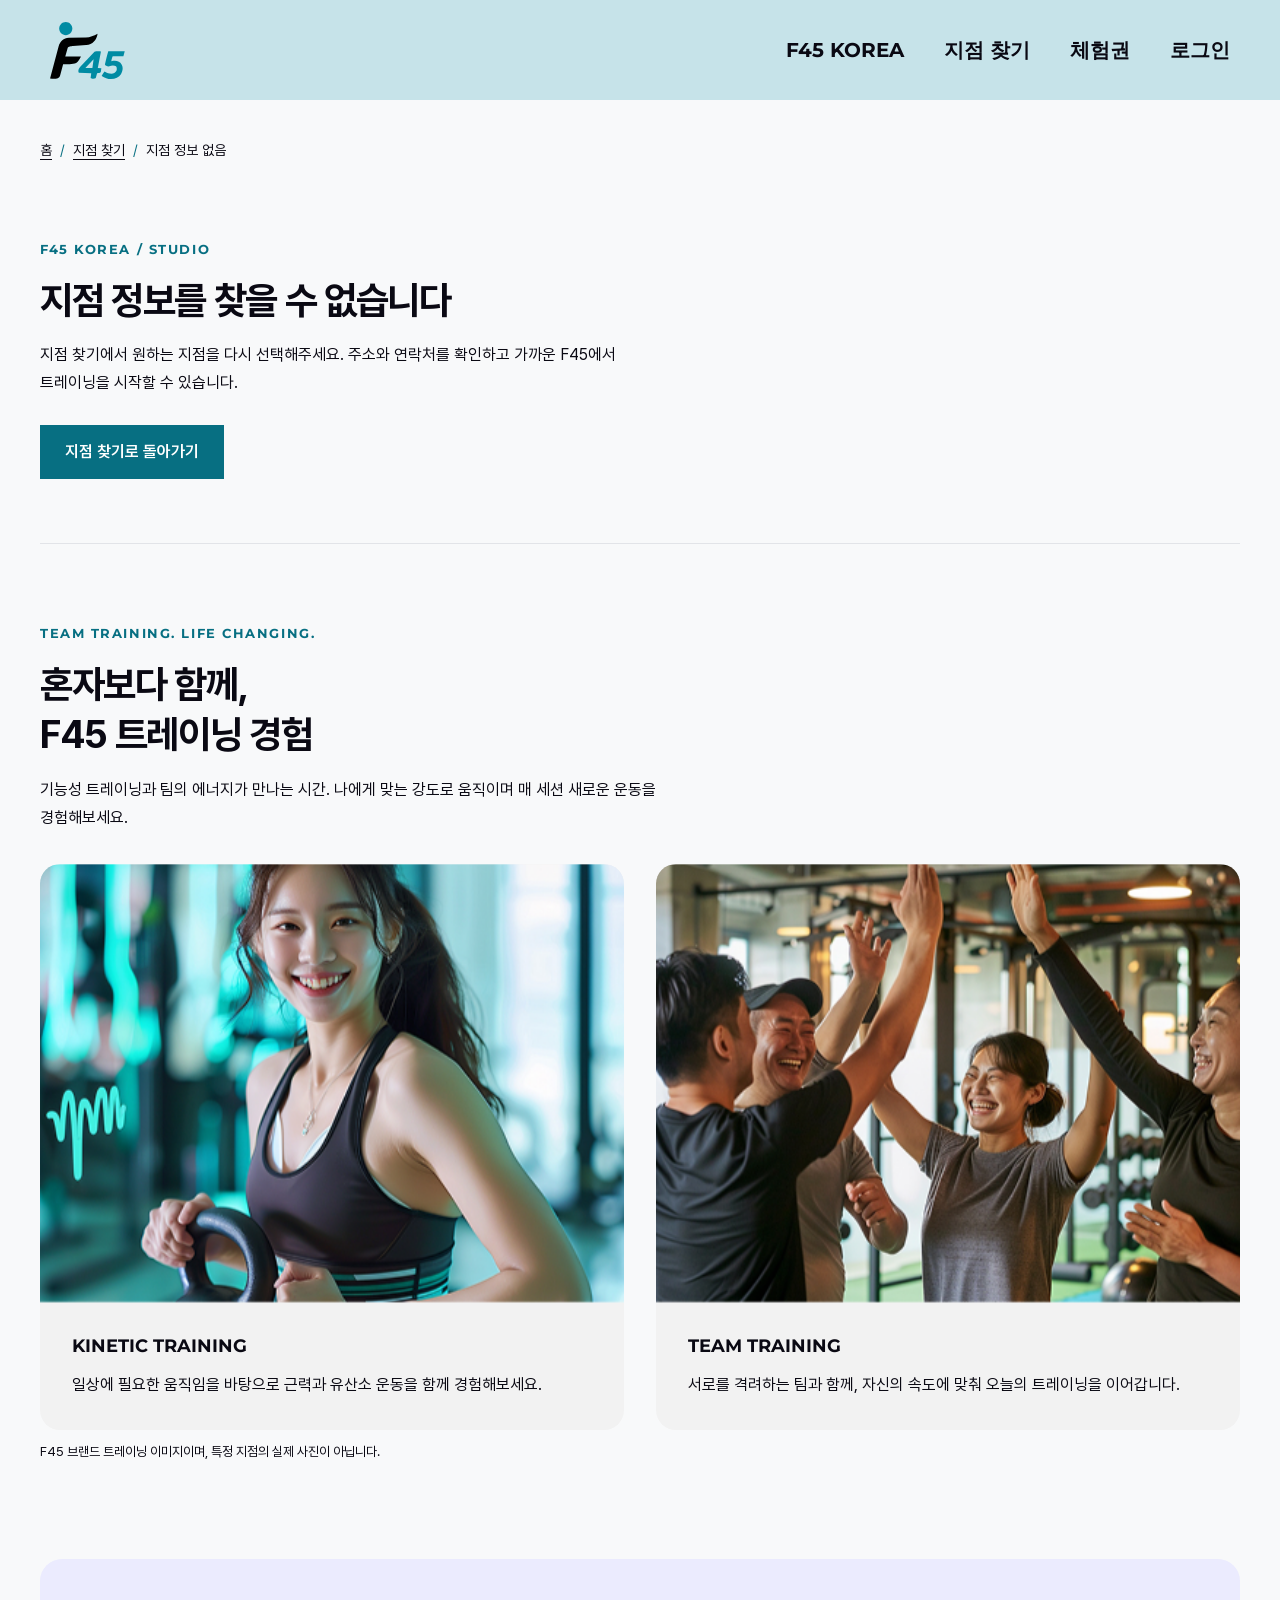
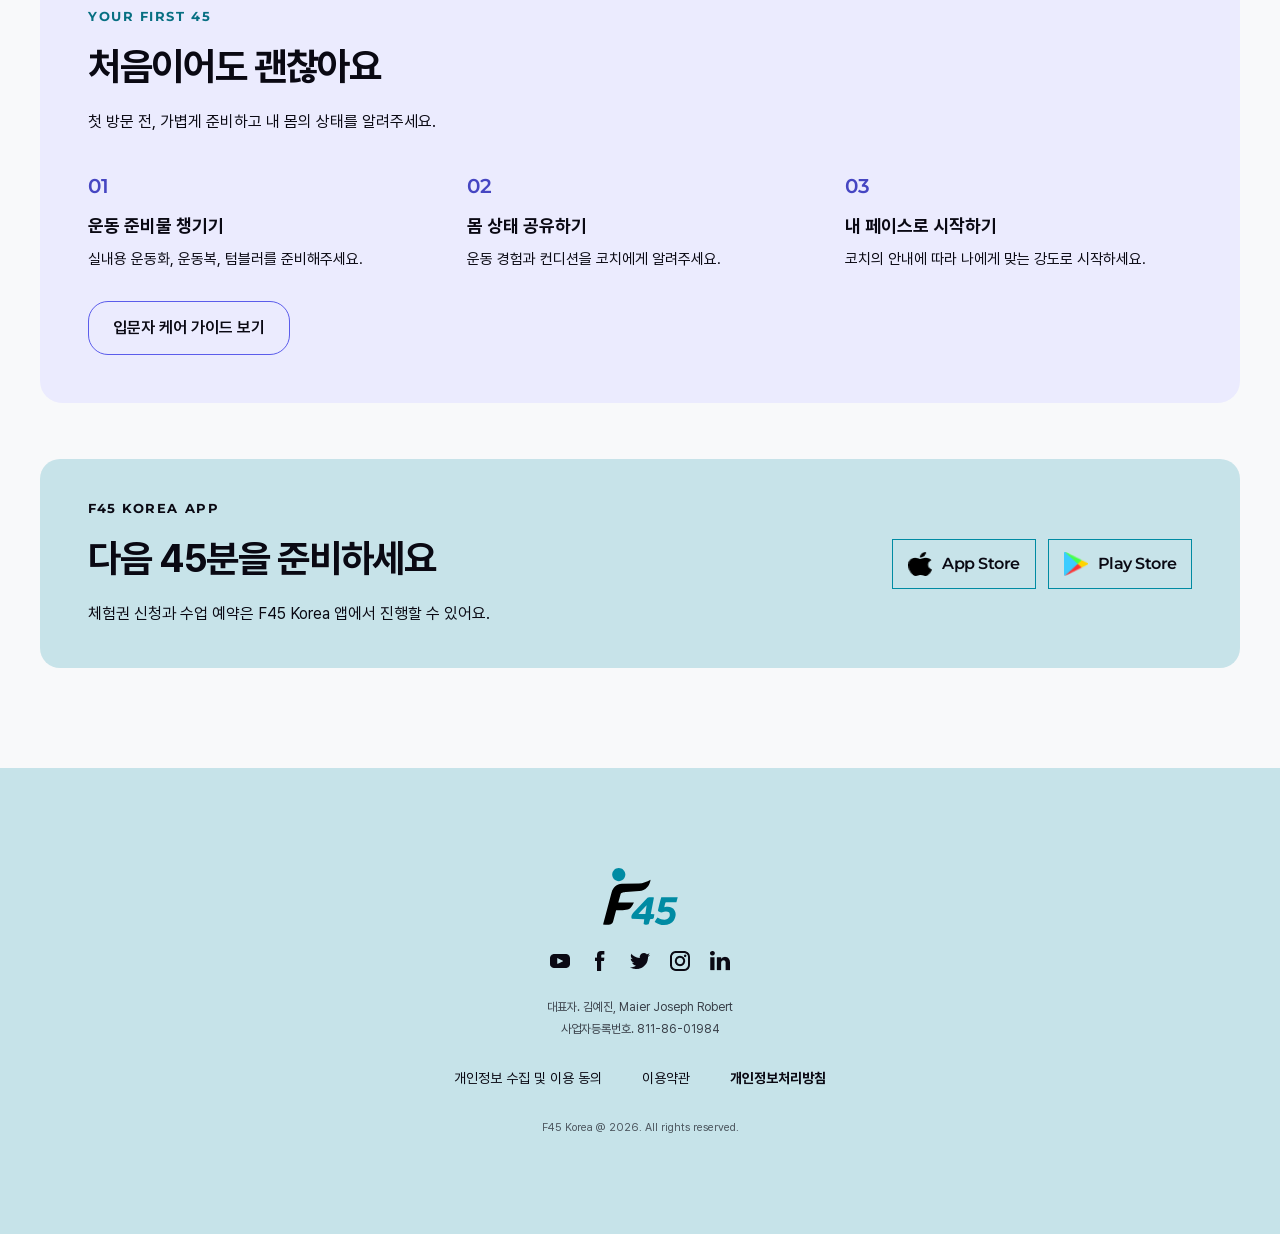
==== pages/detail.html @ b3b5bd82 "feat: complete F45 auth branch detail and interactions" ====
<!DOCTYPE html>
<html lang="ko">
<head>
  <meta charset="UTF-8" />
  <meta name="viewport" content="width=device-width, initial-scale=1.0" />
  <title>지점 정보 없음 | F45 Korea</title>
  <meta name="description" content="F45 Korea 지점 찾기에서 가까운 지점의 주소와 연락처를 확인하세요." />
  <meta name="robots" content="noindex, follow" />
  <meta name="theme-color" content="#f6c84f" />
  <link rel="icon" type="image/svg+xml" href="../favicon/favicon.svg" />
  <link rel="icon" href="../favicon/favicon.ico" sizes="48x48" />
  <link rel="icon" type="image/png" sizes="16x16" href="../favicon/favicon-16.png" />
  <link rel="icon" type="image/png" sizes="32x32" href="../favicon/favicon-32.png" />
  <link rel="apple-touch-icon" href="../favicon/apple-touch-icon.png" />
  <link rel="manifest" href="../favicon/site.webmanifest" />
  <link rel="stylesheet" href="../css/style.css" />
  <link rel="stylesheet" href="../css/common.css" />
  <link rel="stylesheet" href="../css/pages.css" />
</head>
<body class="sub_page detail_page">
  <!-- Shared header -->
<a class="skip_link" href="#main_content">본문 바로가기</a>
<header class="header" id="header">
  <a class="logo" href="../index.html" aria-label="F45 Korea 홈">
    <img src="../assets/icons/logo.svg" alt="F45 Korea" width="75" height="57" />
    <span class="logo_mobile_text" aria-hidden="true">F45 Korea</span>
  </a>
  <nav class="nav" aria-label="주 메뉴">
    <a class="nav_link" href="../index.html#story">F45 KOREA</a>
    <a class="nav_link" href="../index.html#locator">지점 찾기</a>
    <a class="nav_link" href="../index.html#guide">체험권</a>
    <a class="nav_link" href="./login.html" data-auth-guest>로그인</a>
    <div class="auth_user" data-auth-user hidden><span class="auth_name" data-auth-name></span><button class="nav_link" type="button" data-auth-logout>로그아웃</button></div>
    <button type="button" class="menu_toggle" data-menu-toggle aria-controls="mobile_menu" aria-expanded="false" aria-label="메뉴 열기"><img src="../assets/icons/ham.png" alt="" /></button>
  </nav>
</header>
<div class="menu_overlay" data-menu-overlay hidden></div>
<nav class="mobile_menu" id="mobile_menu" data-mobile-menu aria-label="모바일 메뉴" hidden>
  <a class="nav_link" href="../index.html#story">F45 KOREA</a>
  <a class="nav_link" href="../index.html#locator">지점 찾기</a>
  <a class="nav_link" href="../index.html#guide">체험권</a>
  <a class="nav_link" href="./login.html" data-auth-guest>로그인</a>
  <div class="auth_user" data-auth-user hidden><span class="auth_name" data-auth-name></span><button class="nav_link" type="button" data-auth-logout>로그아웃</button></div>
</nav>
<p class="sr_only" data-auth-status role="status" aria-live="polite"></p>
  <!-- End shared header -->

  <main class="detail_main" id="main_content" tabindex="-1">
    <div class="detail_wrap">
      <nav class="detail_breadcrumb" aria-label="현재 위치">
        <ol>
          <li><a href="../index.html">홈</a></li>
          <li><a href="../index.html#locator">지점 찾기</a></li>
          <li aria-current="page" data-branch-breadcrumb>지점 안내</li>
        </ol>
      </nav>

      <noscript>
        <p class="detail_noscript">지점별 상세 정보를 표시하려면 JavaScript가 필요합니다. <a href="../index.html#locator">홈의 지점 찾기</a>에서 6개 지점의 주소와 전화번호를 확인할 수 있습니다.</p>
      </noscript>

      <section class="detail_unavailable" id="branch_unavailable" aria-labelledby="branch_unavailable_title">
        <p class="detail_eyebrow">F45 KOREA / STUDIO</p>
        <h1 class="detail_heading" id="branch_unavailable_title">지점 정보를 찾을 수 없습니다</h1>
        <p class="detail_copy">지점 찾기에서 원하는 지점을 다시 선택해주세요. 주소와 연락처를 확인하고 가까운 F45에서 트레이닝을 시작할 수 있습니다.</p>
        <div class="detail_actions">
          <a class="detail_primary" href="../index.html#locator">지점 찾기로 돌아가기</a>
        </div>
      </section>

      <div id="branch_content" hidden>
        <section class="detail_hero" aria-labelledby="branch_title">
          <div class="detail_hero_content">
            <p class="detail_eyebrow">F45 KOREA / STUDIO</p>
            <h1 class="detail_title" id="branch_title" data-branch-name>F45 지점</h1>
            <p class="detail_intro">함께 움직이는 45분.<br />새로운 변화를 이곳에서 시작하세요.</p>
            <dl class="detail_contact">
              <div><dt>주소</dt><dd data-branch-address></dd></div>
              <div><dt>전화</dt><dd><a data-branch-tel><span data-branch-phone></span></a></dd></div>
            </dl>
            <div class="detail_actions">
              <button class="detail_primary" id="detail_trial_cta" type="button" data-modal-target="trial_modal" data-magnetic><span class="magnetic_label">이 지점에서 체험 시작하기</span></button>
              <a class="detail_secondary" data-branch-tel>전화 걸기</a>
            </div>
          </div>
          <figure class="detail_hero_media">
            <img class="detail_hero_image" src="../assets/images/hero_frame_03_wide.jpg" alt="F45 트레이닝 이미지" width="1536" height="1200" fetchpriority="high" data-media-entrance />
            <figcaption class="detail_caption">F45 트레이닝 이미지 · 특정 지점의 실제 내부 사진이 아닙니다.</figcaption>
          </figure>
        </section>

        <section class="detail_section detail_location" aria-labelledby="detail_location_title">
          <div>
            <p class="detail_eyebrow">FIND YOUR STUDIO</p>
            <h2 class="detail_heading" id="detail_location_title" data-reveal>방문할 지점을 확인하세요</h2>
            <p class="detail_location_address" data-branch-address></p>
            <p class="detail_copy">방문 전 주소를 확인하고, 체험 수업에 대한 자세한 사항은 지점에 문의해주세요.</p>
            <div class="detail_actions"><a class="detail_secondary" href="../index.html#locator">다른 지점도 찾아보기</a></div>
          </div>
          <figure class="detail_map">
            <img src="../assets/images/map.jpg" alt="F45 서울 일부 지점이 표시된 참고 지도" width="940" height="627" loading="lazy" />
            <figcaption class="detail_caption">F45 지점 안내 참고 이미지입니다. 선택한 지점의 위치를 표시한 지도는 아닙니다.</figcaption>
          </figure>
        </section>
      </div>

      <section class="detail_section" aria-labelledby="detail_training_title">
        <p class="detail_eyebrow">TEAM TRAINING. LIFE CHANGING.</p>
        <h2 class="detail_heading" id="detail_training_title" data-reveal>혼자보다 함께,<br />F45 트레이닝 경험</h2>
        <p class="detail_copy">기능성 트레이닝과 팀의 에너지가 만나는 시간. 나에게 맞는 강도로 움직이며 매 세션 새로운 운동을 경험해보세요.</p>
        <div class="detail_training_grid">
          <article class="detail_training_card" data-spotlight>
            <img src="../assets/images/intro_k.jpg" alt="F45 트레이닝 이미지" width="400" height="400" loading="lazy" data-media-entrance />
            <div class="detail_training_text">
              <h3>KINETIC TRAINING</h3>
              <p>일상에 필요한 움직임을 바탕으로 근력과 유산소 운동을 함께 경험해보세요.</p>
            </div>
          </article>
          <article class="detail_training_card" data-spotlight>
            <img src="../assets/images/intro_r.jpg" alt="F45 트레이닝 이미지" width="400" height="400" loading="lazy" data-media-entrance />
            <div class="detail_training_text">
              <h3>TEAM TRAINING</h3>
              <p>서로를 격려하는 팀과 함께, 자신의 속도에 맞춰 오늘의 트레이닝을 이어갑니다.</p>
            </div>
          </article>
        </div>
        <p class="detail_caption">F45 브랜드 트레이닝 이미지이며, 특정 지점의 실제 사진이 아닙니다.</p>
      </section>

      <section class="detail_visit" aria-labelledby="detail_visit_title">
        <p class="detail_eyebrow">YOUR FIRST 45</p>
        <h2 class="detail_heading" id="detail_visit_title" data-reveal>처음이어도 괜찮아요</h2>
        <p class="detail_copy">첫 방문 전, 가볍게 준비하고 내 몸의 상태를 알려주세요.</p>
        <ol class="detail_visit_list">
          <li><span class="detail_visit_number" aria-hidden="true">01</span><div><h3>운동 준비물 챙기기</h3><p>실내용 운동화, 운동복, 텀블러를 준비해주세요.</p></div></li>
          <li><span class="detail_visit_number" aria-hidden="true">02</span><div><h3>몸 상태 공유하기</h3><p>운동 경험과 컨디션을 코치에게 알려주세요.</p></div></li>
          <li><span class="detail_visit_number" aria-hidden="true">03</span><div><h3>내 페이스로 시작하기</h3><p>코치의 안내에 따라 나에게 맞는 강도로 시작하세요.</p></div></li>
        </ol>
        <div class="detail_actions"><a class="detail_secondary" href="../index.html#guide">입문자 케어 가이드 보기</a></div>
      </section>

      <section class="detail_app" aria-labelledby="detail_app_title">
        <div>
          <p class="detail_eyebrow">F45 KOREA APP</p>
          <h2 class="detail_heading" id="detail_app_title" data-reveal>다음 45분을 준비하세요</h2>
          <p class="detail_copy">체험권 신청과 수업 예약은 F45 Korea 앱에서 진행할 수 있어요.</p>
        </div>
        <div class="detail_store_buttons">
          <a class="trial_store_btn" href="https://apps.apple.com/kr/app/f45-korea-new/id6751717648" target="_blank" rel="noopener noreferrer">
            <img src="../assets/icons/apple.png" alt="" width="24" height="24" /><span>App Store</span><span class="sr_only">새 탭</span>
          </a>
          <a class="trial_store_btn" href="https://play.google.com/store/apps/details?id=ie.zappy.fennec.fskorea&amp;hl=ko" target="_blank" rel="noopener noreferrer">
            <img src="../assets/icons/playstore.png" alt="" width="24" height="24" /><span>Play Store</span><span class="sr_only">새 탭</span>
          </a>
        </div>
      </section>
    </div>
  </main>

  <!-- Shared footer -->
<footer class="footer" id="footer">
    <div class="footer_logo">
      <img src="../assets/icons/logo.svg" alt="F45 Korea">
      <span class="footer_logo_mobile_text" aria-hidden="true">F45 KOREA</span>
    </div>
    <div class="footer_social">
      <span><img src="../assets/icons/utube.png" alt="유튜브" /></span>
      <span><img src="../assets/icons/facebook.png" alt="페이스북" /></span>
      <span><img src="../assets/icons/twitter.png" alt="트위터" /></span>
      <span><img src="../assets/icons/instagram.png" alt="인스타그램" /></span>
      <span><img src="../assets/icons/in.png" alt="링크드인" /></span>
    </div>
    <p class="footer_company">
      대표자. 김예진, Maier Joseph Robert<br />
      사업자등록번호. 811-86-01984
    </p>
    <div class="footer_links">
      <span>개인정보 수집 및 이용 동의</span>
      <span>이용약관</span>
      <span class="is_bold">개인정보처리방침</span>
    </div>
    <p class="footer_copyright">F45 Korea @ 2026. All rights reserved.</p>
  </footer>
  <!-- End shared footer -->

  <!-- Shared trial modal -->
<div class="modal_overlay" id="trial_modal" role="dialog" aria-modal="true" aria-labelledby="trial_modal_title" hidden>
    <div class="modal_card">
      <button type="button" class="modal_close" id="trial_modal_close" aria-label="닫기">
        <span aria-hidden="true">&times;</span>
      </button>
      <p class="modal_eyebrow">체험권 신청</p>
      <h2 class="modal_title" id="trial_modal_title">체험권은 앱에서<br />1분이면 신청 완료</h2>
      <p class="modal_desc">F45 Korea 앱을 설치하고<br />가까운 지점에서 체험 수업을 예약해보세요.</p>
      <div class="modal_store_buttons">
        <a class="trial_store_btn" href="https://apps.apple.com/kr/app/f45-korea-new/id6751717648" target="_blank" rel="noopener noreferrer">
          <img src="../assets/icons/apple.png" alt="" />
          <span>App Store</span>
        </a>
        <a class="trial_store_btn" href="https://play.google.com/store/apps/details?id=ie.zappy.fennec.fskorea&hl=ko" target="_blank" rel="noopener noreferrer">
          <img src="../assets/icons/playstore.png" alt="" />
          <span>Play Store</span>
        </a>
      </div>
    </div>
  </div>
  <!-- End shared trial modal -->

  <script src="https://cdnjs.cloudflare.com/ajax/libs/gsap/3.12.5/gsap.min.js"></script>
  <script src="../js/storage.js"></script>
  <script src="../js/auth.js"></script>
  <script src="../js/branch_data.js"></script>
  <script src="../js/branch_detail.js"></script>
  <script src="../js/modal.js"></script>
  <script src="../js/interactions.js"></script>
</body>
</html>
---- css/style.css ----
* {
  margin: 0;
  padding: 0;
  box-sizing: border-box;
}

@font-face {
  font-family: "Pretendard";
  src: url("../assets/fonts/Pretendard-1.3.9 (2)/web/static/woff2/Pretendard-Regular.woff2") format("woff2");
  font-weight: 400;
  font-style: normal;
  font-display: swap;
}

@font-face {
  font-family: "Pretendard";
  src: url("../assets/fonts/Pretendard-1.3.9 (2)/web/static/woff2/Pretendard-Medium.woff2") format("woff2");
  font-weight: 500;
  font-style: normal;
  font-display: swap;
}

@font-face {
  font-family: "Pretendard";
  src: url("../assets/fonts/Pretendard-1.3.9 (2)/web/static/woff2/Pretendard-SemiBold.woff2") format("woff2");
  font-weight: 600;
  font-style: normal;
  font-display: swap;
}

@font-face {
  font-family: "Pretendard";
  src: url("../assets/fonts/Pretendard-1.3.9 (2)/web/static/woff2/Pretendard-Bold.woff2") format("woff2");
  font-weight: 700;
  font-style: normal;
  font-display: swap;
}

@font-face {
  font-family: "Montserrat";
  src: url("../assets/fonts/Montserrat/static/Montserrat-Regular.ttf") format("truetype");
  font-weight: 400;
  font-style: normal;
  font-display: swap;
}

@font-face {
  font-family: "Montserrat";
  src: url("../assets/fonts/Montserrat/static/Montserrat-Medium.ttf") format("truetype");
  font-weight: 500;
  font-style: normal;
  font-display: swap;
}

@font-face {
  font-family: "Montserrat";
  src: url("../assets/fonts/Montserrat/static/Montserrat-SemiBold.ttf") format("truetype");
  font-weight: 600;
  font-style: normal;
  font-display: swap;
}

@font-face {
  font-family: "Montserrat";
  src: url("../assets/fonts/Montserrat/static/Montserrat-Bold.ttf") format("truetype");
  font-weight: 700;
  font-style: normal;
  font-display: swap;
}

:root {
  --color-bg: #f8f9fa;
  --color-text: #0a0913;
  --color-teal: #008ba3;
  --color-teal-dark: #076f82;
  --color-teal-20: rgba(0, 139, 163, 0.2);
  --color-teal-45: rgba(0, 139, 163, 0.45);
  --color-lavender: #5b5ceb;
  --color-lavender-dark: #4646c2;
  --color-lavender-05: rgba(91, 92, 235, 0.05);
  --color-lavender-50: rgba(91, 92, 235, 0.5);
  --color-lavender-65: rgba(91, 92, 235, 0.65);
  --color-lavender-75: rgba(91, 92, 235, 0.75);
  --color-lavender-85: rgba(91, 92, 235, 0.85);
  --color-lavender-90: rgba(91, 92, 235, 0.9);
  --color-lavender-selected-bg: #ebebfe;
  --color-surface: #f2f2f2;
  --color-indicator: #ddd;
  --color-line: #e2e4e8;
  --font-title: "Montserrat", sans-serif;
  --font-body: "Pretendard", "Noto Sans KR", -apple-system, BlinkMacSystemFont, "Segoe UI", sans-serif;
  --radius-outline: 20px;
  --radius-img-korea: 20px;
  --radius-phase: 50px;
  --radius-guide: 22px;
  --radius-phone: 43px;
  --shadow-dropdown: 0 4px 6.2px rgba(102, 102, 102, 0.2);
  --content-width: 1440px;
}

html,
body {
  font-family: var(--font-body);
  color: var(--color-text);
  background: var(--color-bg);
  width: 100%;
}

body {
  /* .phase_grid가 오른쪽으로 넘치는 풀블리드 카드 행을 다시 쓰기 위한 안전장치 —
     100vw는 세로 스크롤바 폭까지 포함해 실제 보이는 너비보다 살짝 넓게 계산되는
     문제가 있는데(이전에 가로 스크롤바 버그의 원인이었음), body에서 그 1px 안팎의
     오차를 잘라내 페이지 자체에는 가로 스크롤바가 생기지 않도록 함 */
  overflow-x: hidden;
}

html {
  /* 헤더가 position:sticky(100px 높이)라 앵커 이동 시 섹션 상단이 헤더 뒤로
     가려지는 것을 방지 — 헤더 높이만큼 스크롤 목표 지점에 여유를 둠 */
  scroll-padding-top: 100px;
  /* 네비 클릭 시 순간 이동 대신 부드럽게 스크롤되도록 */
  scroll-behavior: smooth;
}

a {
  color: inherit;
  text-decoration: none;
}

img {
  display: block;
  max-width: 100%;
}

button {
  font-family: inherit;
  cursor: pointer;
}

button:disabled {
  cursor: not-allowed;
  opacity: 0.45;
}

:focus-visible {
  outline: 2px solid var(--color-lavender);
  outline-offset: 2px;
}

@media (prefers-reduced-motion: reduce) {
  * {
    animation-duration: 0.01ms !important;
    animation-iteration-count: 1 !important;
    transition-duration: 0.01ms !important;
  }

  html {
    scroll-behavior: auto;
  }

}

.wrap {
  max-width: var(--content-width);
  margin: 0 auto;
  padding: 0 40px;
}

.sr_only {
  position: absolute;
  width: 1px;
  height: 1px;
  padding: 0;
  margin: -1px;
  overflow: hidden;
  clip: rect(0, 0, 0, 0);
  white-space: nowrap;
  border: 0;
}

/* ---------- Header ---------- */
.header {
  position: sticky;
  top: 0;
  z-index: 50;
  display: flex;
  align-items: center;
  justify-content: space-between;
  height: 100px;
  padding: 0 40px;
  background: #C6E3E9;
}

.logo {
  padding: 10px;
}

.logo img {
  width: 75px;
  height: 57px;
}

.logo_mobile_text,
.footer_logo_mobile_text {
  display: none;
}

.nav {
  display: flex;
  align-items: center;
  gap: 20px;
}

.nav_link {
  padding: 10px;
  border: none;
  background: transparent;
  font-family: var(--font-title);
  font-weight: 700;
  font-size: 20px;
  color: var(--color-text);
  border-radius: 4px;
}

.nav_link:hover {
  color: var(--color-teal);
}

.menu_toggle {
  display: flex;
  align-items: center;
  justify-content: center;
  width: 40px;
  height: 40px;
  border: none;
  background: transparent;
  border-radius: 50%;
}

.menu_toggle:hover {
  background: rgba(0, 0, 0, 0.06);
}

.menu_toggle img {
  width: 25px;
}

/* ---------- Hero ---------- */
.hero {
  position: relative;
  width: 100%;
  height: 100vh;
  overflow: hidden;
  background: linear-gradient(135deg, #1c2b4a 0%, #223a5e 45%, #2f5a63 100%);
}

.hero_video,
.hero_image {
  position: absolute;
  inset: 0;
  z-index: 0;
  width: 100%;
  object-fit: cover;
}

.hero_video {
  height: 100%;
}

.hero_images {
  display: none;
}

.hero_image {
  height: 100vh;
  opacity: 0;
  transition: opacity 0.9s ease;
}

.hero_image.is_active {
  opacity: 1;
}

.hero::after {
  content: "";
  position: absolute;
  inset: 0;
  background: linear-gradient(to top,
      rgba(10, 15, 30, 0.92) 0%,
      rgba(10, 15, 30, 0.35) 55%,
      rgba(10, 15, 30, 0.55) 100%);
}

.hero_body {
  position: absolute;
  left: 50%;
  bottom: 48px;
  transform: translateX(-50%);
  z-index: 2;
  color: #fff;
  text-align: center;
}

.hero_title {
  font-family: var(--font-title);
  font-size: 88px;
  font-weight: 700;
  line-height: 1.3;
  text-shadow: 0 2px 10px rgba(0, 0, 0, 0.35);
}

.hero_cta {
  margin-top: 28px;
  display: inline-block;
  background: var(--color-teal);
  color: #fff;
  border: none;
  border-radius: 0;
  padding: 20px 86px;
  font-family: var(--font-body);
  font-weight: 700;
  font-size: 16px;
}

.hero_indicator {
  display: none;
  align-items: center;
  justify-content: center;
  gap: 8px;
  margin-top: 24px;
}

.hero_dot {
  width: 16px;
  height: 16px;
  border: none;
  border-radius: 50px;
  padding: 0;
  background: rgba(255, 255, 255, 0.48);
  transition: width 0.3s ease, background-color 0.3s ease;
}

.hero_dot.is_active {
  width: 32px;
  background: var(--color-teal);
}

.hero_cta:hover {
  background: var(--color-teal-dark);
}

.hero_cta:active {
  background: #065968;
}

/* ---------- Section shell ---------- */
.section {
  padding: 120px 40px;
}

.eyebrow {
  font-family: var(--font-title);
  font-size: 13px;
  font-weight: 700;
  letter-spacing: 0.14em;
  color: var(--color-lavender);
  text-align: center;
}

.section_title {
  margin-top: 8px;
  font-family: var(--font-title);
  font-size: 32px;
  font-weight: 800;
  text-align: center;
  color: var(--color-text);
}

.section_desc {
  margin-top: 12px;
  font-size: 15px;
  color: var(--color-text);
  opacity: 0.7;
  text-align: center;
  line-height: 1.6;
}

/* ---------- WHY F45 KOREA ---------- */
#story {
  padding-top: 400px;
  padding-bottom: 400px;
  background: linear-gradient(168deg,
      #f4fafb 3.7%,
      #f5f6fd 40.6%,
      #f4f2fb 68.3%,
      #f2f6fa 96%);
}

#story .eyebrow {
  font-size: 30px;
  font-weight: 600;
  letter-spacing: normal;
  color: var(--color-text);
}

#story .section_title {
  margin-top: 4px;
  font-size: 20px;
  font-weight: 400;
}

.korea_grid {
  margin-top: 100px;
  display: flex;
  flex-direction: column;
  gap: 4px;
}

.korea_row {
  display: flex;
  align-items: center;
  gap: 40px;
}

.korea_photo {
  flex-shrink: 0;
  width: 400px;
  height: 400px;
  border-radius: var(--radius-img-korea);
  overflow: hidden;
}

.korea_photo img {
  width: 100%;
  height: 100%;
  object-fit: cover;
}

.korea_text_tit {
  font-family: var(--font-title);
  font-weight: 500;
  font-size: 20px;
  color: var(--color-text);
}

.korea_text_desc {
  margin-top: 8px;
  font-family: var(--font-body);
  font-weight: 400;
  font-size: 16px;
  line-height: 1.3;
  color: var(--color-text);
}

.korea_row_k {
  padding-left: 20px;
  transform: rotate(2deg);
}

.korea_row_o {
  justify-content: flex-end;
  transform: rotate(-2deg);
}

.korea_row_o .korea_text {
  text-align: right;
}

.korea_row_r {
  padding-left: 60px;
  transform: rotate(-2deg);
}

.korea_row_e {
  justify-content: flex-end;
  padding-right: 100px;
  transform: rotate(2deg);
}

.korea_row_e .korea_text {
  text-align: right;
}

.korea_row_a {
  transform: rotate(2deg);
}

/* ---------- Teal marquee ---------- */
.marquee_band {
  background: var(--color-teal-45);
  /* Figma 실측(node 632:457): py-[100px] — 위아래 동일하게 100px.
     기존엔 아래쪽만 120px로 잘못 들어가 있었음 */
  padding: 100px 0;
  overflow: hidden;
  white-space: nowrap;
}

.marquee_track {
  display: inline-flex;
  animation: scroll_left 26s linear infinite;
}

.marquee_track span {
  font-family: var(--font-body);
  font-size: 40px;
  font-weight: 400;
  line-height: 1.5;
  letter-spacing: 4px;
  color: var(--color-text);
  padding: 0;
  white-space: nowrap;
}

/* 텍스트가 두 벌 이어붙어 무한 반복 스크롤되는 구조라 마지막 span도 예외 없이
   불릿을 붙여야 이어지는 지점에서도 간격이 끊기지 않음 */
.marquee_track span::after {
  content: "•";
  display: inline-block;
  margin: 0 20px;
  color: var(--color-text);
  opacity: 0.5;
}

@keyframes scroll_left {
  from {
    transform: translateX(0);
  }

  to {
    transform: translateX(-50%);
  }
}

/* ---------- PHASE ---------- */
#phase {
  padding-top: 200px;
  padding-bottom: 200px;
}

#phase .eyebrow {
  font-size: 30px;
  font-weight: 600;
  letter-spacing: normal;
  color: var(--color-text);
}

#phase .section_title {
  margin-top: 4px;
  font-size: 20px;
  font-weight: 400;
}

.phase_grid {
  /* 오른쪽으로만 풀블리드 — 왼쪽은 .wrap 콘텐츠 시작 위치 그대로 두고, 오른쪽만
     뷰포트 끝까지 넘치게 해 카드 행 끝이 화면 밖으로 잘려 보이는 원래 디자인을
     재현함(마지막 카드가 더 있다는 걸 암시). 이전엔 left:50%+width:100vw로 양쪽
     다 풀블리드했다가 세로 스크롤바 폭만큼 100vw가 실제 너비보다 넓게 계산되어
     가로 스크롤바가 생기는 문제로 되돌렸었는데, 이번엔 body에 overflow-x:hidden을
     걸어 그 오차를 안전하게 감춘 채로 오른쪽 풀블리드만 다시 적용.
     100%(=.wrap 콘텐츠 폭, 왼쪽 시작 위치는 그대로 유지)에서 .wrap 오른쪽 바깥의
     여백만큼을 더해 뷰포트 끝까지 늘림 — 그 여백은 .section 자체 패딩(40px) +
     .wrap 패딩(40px) + (뷰포트가 1440+80px보다 넓을 때 .wrap의 auto 오른쪽
     마진)까지 합친 값이라 100vw 기준으로 처음부터 다시 계산하는 것보다 이 방식이
     .section/.wrap의 이중 패딩을 빠뜨릴 위험이 없어 더 안전함 */
  width: calc(100% + 80px + max(0px, (100vw - var(--content-width) - 80px) / 2));
  margin-top: 40px;
  display: flex;
  flex-wrap: nowrap;
  gap: 16px;
  overflow-x: auto;
  scrollbar-width: none;
  -ms-overflow-style: none;
  cursor: grab;
  user-select: none;
}

.phase_grid::-webkit-scrollbar {
  display: none;
}

.phase_grid.is_dragging {
  cursor: grabbing;
}

.phase_card {
  width: 300px;
  flex-shrink: 0;
}

.phase_card .thumb {
  width: 300px;
  height: 375px;
  border-radius: var(--radius-phase) var(--radius-phase) 0 0;
  overflow: hidden;
}

.phase_card .thumb img {
  width: 100%;
  height: 100%;
  object-fit: cover;
}

.phase_card .info {
  height: 140px;
  background: var(--color-surface);
  border-radius: 0 0 var(--radius-phase) var(--radius-phase);
  display: flex;
  flex-direction: column;
  align-items: center;
  justify-content: center;
  text-align: center;
  padding: 0 20px;
}

.phase_card .name {
  font-family: var(--font-title);
  font-weight: 500;
  font-size: 20px;
  line-height: 2;
  letter-spacing: -1px;
}

.phase_card .phase_desc {
  font-family: var(--font-body);
  font-weight: 400;
  font-size: 16px;
  line-height: 1.5;
}

/* ---------- Locator ---------- */
#locator {
  padding-top: 200px;
  padding-bottom: 200px;
  /* .section의 좌우 40px 패딩을 물려받으면 안쪽의 .locator_inner(max-width:1440,
     자체 패딩 없음)가 1440px를 온전히 못 받고 1520px 이상 뷰포트에서만 안 잘림 —
     지점 리스트(500px)+지도(940px)가 고정폭이라 1440px부터 바로 맞아야 함 */
  padding-left: 0;
  padding-right: 0;
}

#locator .eyebrow {
  font-family: var(--font-body);
  font-size: 30px;
  font-weight: 600;
  letter-spacing: normal;
  color: var(--color-text);
}

#locator .section_title {
  margin-top: 4px;
  font-family: var(--font-body);
  font-size: 20px;
  font-weight: 400;
}

.locator_inner {
  max-width: 1440px;
  margin: 0 auto;
}

.locator_controls {
  margin-top: 40px;
  margin-bottom: 16px;
  display: flex;
  align-items: center;
  justify-content: center;
  flex-wrap: wrap;
  gap: 28px;
}

.locator_search_wrap {
  display: flex;
  align-items: center;
  flex-wrap: wrap;
  gap: 28px;
}

.city_dropdown {
  position: relative;
}

.city_dropdown_toggle {
  display: inline-flex;
  align-items: center;
  gap: 12px;
  white-space: nowrap;
  background: #fff;
  border: 1px solid var(--color-lavender);
  border-radius: var(--radius-outline);
  padding: 14px 20px;
  font-size: 20px;
  line-height: 1;
  font-weight: 600;
  color: var(--color-text);
  transition: border-radius 0.2s ease, background-color 0.2s ease;
}

/* 열렸을 때(city_close→city 상태): 위쪽만 둥글게 남기고 아래 목록과 이어 붙임 */
.city_dropdown.is_open .city_dropdown_toggle {
  border-radius: var(--radius-outline) var(--radius-outline) 0 0;
}

.city_dropdown_toggle:hover {
  background: var(--color-lavender-05);
}

.city_dropdown_toggle img {
  width: 20px;
  height: 20px;
}

.city_dropdown_list {
  position: absolute;
  top: 100%;
  left: 0;
  z-index: 10;
  /* 146px 같은 고정값 대신 100%로 — 절대 위치 기준 부모(.city_dropdown)의 너비가
     버튼(inline-flex, 내용에 맞춰 늘어남)을 그대로 따라가므로 폰트가 달라져도
     버튼과 항상 같은 너비로 맞춰짐(하나로 이어진 알약 모양 유지) */
  width: 100%;
  background: #fff;
  /* 아래쪽만 둥글게(위쪽은 버튼과 맞닿아 각짐) + overflow:hidden으로 실제 클리핑 —
     항목 자체에 radius를 주면 항목 배경(#f8f9fa)과 목록 배경(#fff) 색이 거의
     비슷해 둥근 모서리가 잘 안 보이고, box-shadow도 목록의 각진 테두리를 그대로
     따라가 여전히 사각형처럼 보이는 문제가 있었음 — 목록 자체를 둥글게 잘라내면
     그림자도 이 둥근 모양을 그대로 따라가 확실히 둥글게 보임 */
  border-radius: 0 0 var(--radius-outline) var(--radius-outline);
  overflow: hidden;
  box-shadow: var(--shadow-dropdown);
  display: flex;
  flex-direction: column;
  /* display:none/flex로 즉시 토글하면 트랜지션이 걸리지 않아 "띡" 하고 바로
     나타나 보임 — opacity+transform으로 부드럽게 열리고 닫히게 하고,
     visibility는 닫힐 때만 트랜지션이 끝난 뒤(0.2s 딜레이) 전환해 평소엔
     화면에서 안 보이면서도(닫힘 상태에서 클릭 불가) 열릴 땐 바로 나타나게 함 */
  opacity: 0;
  visibility: hidden;
  transform: translateY(-8px);
  pointer-events: none;
  transition: opacity 0.2s ease, transform 0.2s ease, visibility 0s linear 0.2s;
}

.city_dropdown.is_open .city_dropdown_list {
  opacity: 1;
  visibility: visible;
  transform: translateY(0);
  pointer-events: auto;
  transition: opacity 0.2s ease, transform 0.2s ease;
}

.city_dropdown_item {
  border: none;
  background: var(--color-bg);
  /* Figma 실측값은 146px 고정폭 기준 pl-20/pr-91(텍스트 자리만 남기고 나머지는
     여백)이었지만, 목록 너비가 버튼(가변폭)을 따라가도록 바꾼 뒤로는 91px 우측
     패딩이 더 이상 의미가 없어짐(폭이 넓어질수록 텍스트 뒤 공백만 커짐) — 좌우
     20px로 통일해 텍스트가 항상 왼쪽에 붙고 나머지 공간이 자연스럽게 남도록 함 */
  padding: 12px 20px;
  text-align: left;
  font-family: var(--font-body);
  font-weight: 500;
  font-size: 20px;
  line-height: 1.3;
  color: var(--color-text);
}

.city_dropdown_item:hover {
  background: var(--color-lavender-selected-bg);
  color: var(--color-lavender);
}

.city_dropdown_item.is_selected {
  background: var(--color-lavender-selected-bg);
  color: var(--color-lavender);
}

.locator_search {
  display: flex;
  align-items: center;
  gap: 8px;
}

.locator_search_field {
  display: flex;
  align-items: center;
  gap: 4px;
  width: 500px;
  padding: 14px 20px;
  border: 1px solid var(--color-lavender);
  border-radius: var(--radius-outline);
  background: #fff;
}

.locator_search_icon {
  width: 24px;
  height: 24px;
  flex-shrink: 0;
}

.locator_search_input {
  flex: 1;
  min-width: 0;
  border: none;
  outline: none;
  background: transparent;
  font-family: var(--font-title), var(--font-body);
  font-size: 20px;
  line-height: 1;
  color: var(--color-text);
}

.locator_search_input::placeholder {
  color: #bbb;
}

.locator_search_btn {
  border: 1px solid var(--color-lavender);
  border-radius: var(--radius-outline);
  padding: 14px 60px;
  justify-content: center;
  align-items: center;
  font-family: var(--font-body);
  font-weight: 600;
  font-size: 20px;
  line-height: 1;
  color: var(--color-text);
  background: var(--color-lavender-05);
}

.locator_search_btn:hover:not(:disabled) {
  background: var(--color-lavender-selected-bg);
}

.btn_fill_purple {
  display: inline-flex;
  align-items: center;
  gap: 12px;
  border: none;
  border-radius: var(--radius-outline);
  padding: 14px 23px;
  font-family: var(--font-body);
  font-weight: 600;
  font-size: 20px;
  line-height: 1;
  color: #fff;
  background: var(--color-lavender);
}

.btn_fill_purple:hover {
  background: var(--color-lavender-dark);
}

.btn_fill_purple img {
  width: 24px;
  height: 24px;
}

.locator_body {
  display: flex;
  align-items: center;
}

.branch_list {
  display: flex;
  flex-direction: column;
  width: 500px;
  height: 627px;
  overflow-y: auto;
  scrollbar-width: thin;
  scrollbar-color: var(--color-lavender) transparent;
}

.branch_list::-webkit-scrollbar {
  width: 4px;
}

.branch_list::-webkit-scrollbar-thumb {
  background: var(--color-lavender);
  border-radius: 2px;
}

.branch_item {
  display: flex;
  align-items: flex-end;
  justify-content: space-between;
  gap: 16px;
  padding: 20px;
  background: var(--color-bg);
  border-bottom: 1px solid var(--color-lavender);
}

.branch_item:first-child {
  border-top: 1px solid var(--color-lavender);
}

.branch_item.is_hidden {
  display: none;
}

.branch_item_tit {
  display: flex;
  flex-direction: column;
  gap: 12px;
}

.branch_name {
  font-family: var(--font-title);
  font-weight: 500;
  font-size: 20px;
  line-height: 1.55;
  color: var(--color-text);
}

.branch_item_txt {
  display: flex;
  flex-direction: column;
  gap: 4px;
}

.branch_address,
.branch_phone {
  font-family: var(--font-body);
  font-weight: 400;
  font-size: 16px;
  line-height: 1.3;
  color: var(--color-text);
}

.branch_detail_btn {
  flex-shrink: 0;
  border: 1px solid var(--color-lavender);
  border-radius: var(--radius-outline);
  padding: 14px 20px;
  font-family: var(--font-body);
  font-weight: 500;
  font-size: 16px;
  line-height: 1;
  color: var(--color-text);
  background: transparent;
}

.branch_detail_btn:hover {
  background: var(--color-lavender-05);
}

.map_image {
  width: 940px;
  height: 627px;
  flex-shrink: 0;
  overflow: hidden;
}

.map_image img {
  width: 100%;
  height: 100%;
  object-fit: cover;
}

#locator_map {
  width: 100%;
  height: 100%;
  /* Leaflet 기본 파란색 포커스 아웃라인 대신 이 프로젝트 공통 focus-visible 색상 사용 */
  background: var(--color-bg);
}

#locator_map:focus-visible {
  outline: 2px solid var(--color-lavender);
  outline-offset: -2px;
}

/* Leaflet 팝업을 프로젝트 톤(라벤더 포인트, Pretendard 본문 폰트)에 맞춰 재조정 */
.leaflet-popup-content-wrapper {
  border-radius: var(--radius-outline);
  font-family: var(--font-body);
}

.leaflet-popup-content {
  margin: 12px 16px;
}

.map_popup_name {
  font-weight: 600;
  font-size: 15px;
  color: var(--color-text);
}

.map_popup_address,
.map_popup_phone {
  margin-top: 4px;
  font-size: 13px;
  color: var(--color-text);
  opacity: 0.7;
}

/* ---------- Guide ---------- */
#guide {
  padding-top: 100px;
  padding-bottom: 100px;
  /* .section의 좌우 40px 패딩을 물려받으면 .guide_inner(max-width:1440, 자체
     패딩 없음) 안의 guide_info(500px)+guide_list(940px, 둘 다 flex-shrink:0)가
     1440px부터 바로 안 맞고 1520px 이상 뷰포트에서만 가로 스크롤 없이 보임 —
     이게 실제 가로 스크롤 원인이라 제거 */
  padding-left: 0;
  padding-right: 0;
}

.guide_inner {
  max-width: 1440px;
  margin: 0 auto;
  display: flex;
  align-items: flex-start;
}

.guide_info {
  position: sticky;
  top: 0;
  flex-shrink: 0;
  width: 500px;
  padding-top: 200px;
  display: flex;
  flex-direction: column;
  gap: 16px;
}

#guide .eyebrow {
  font-family: var(--font-body);
  font-size: 30px;
  font-weight: 600;
  letter-spacing: normal;
  text-align: left;
  color: var(--color-text);
}

#guide .section_title {
  margin-top: 0;
  font-family: var(--font-body);
  font-size: 20px;
  font-weight: 400;
  text-align: left;
}

.guide_list {
  flex-shrink: 0;
  width: 940px;
  display: flex;
  flex-direction: column;
  /* .guide_info와 같은 200px을 둬서 두 컬럼의 시작 기준선을 맞춤 — 이게 없으면
     guide_1 카드가 문서상 guide_info 제목보다 200px 위에서 시작해, 섹션이 막
     화면에 들어올 때 이미 첫 카드의 중앙 고정 구간을 다 지나쳐버려 바로 02번부터
     보이는 문제가 있었음(직접 확인) */
  padding-top: 200px;
  /* 카드 사이 간격은 이제 gap이 아니라 .guide_card_pin의 padding-bottom(240px, 기존
     gap 값과 동일)이 담당 — 카드가 화면 중앙에 sticky로 머무를 여유 스크롤 거리로도
     같이 쓰임(아래 .guide_card_pin 참고) */
}

/* 카드 하나씩 스크롤 중앙에서 잠시 멈췄다 넘어가는 효과. 자체 높이(카드 실제 높이)보다
   큰 래퍼 안에 sticky 카드를 두면, 래퍼가 스크롤되는 동안 카드는 래퍼 높이만큼의 여유
   구간 동안 화면 중앙에 붙박여 있다가 래퍼 하단이 지나가면 자연스럽게 따라 스크롤됨.
   GSAP ScrollTrigger의 pin과 같은 느낌을 JS 없이 순수 CSS position:sticky로 구현 —
   이 사이트의 #id 앵커 이동과 충돌할 여지가 전혀 없음(스크롤 위치를 읽거나 바꾸는
   스크립트가 아예 없음). */
.guide_card_pin {
  padding-bottom: 240px;
}

.guide_card {
  position: sticky;
  top: 50%;
  transform: translateY(-50%);
  width: 940px;
  border-radius: var(--radius-guide);
  padding: 436px 54px 54px;
  color: #fff;
  overflow: hidden;
}

.guide_card_tit {
  display: flex;
  flex-direction: column;
  gap: 20px;
  width: 532px;
}

.guide_card .num {
  position: absolute;
  top: 54px;
  right: 54px;
  width: 128px;
  font-family: var(--font-title);
  font-size: 128px;
  font-weight: 400;
  line-height: 1;
  text-align: center;
}

.guide_card .title {
  font-family: var(--font-body);
  font-size: 64px;
  font-weight: 700;
  line-height: 1;
}

.guide_card .desc {
  font-family: var(--font-body);
  font-size: 16px;
  font-weight: 400;
  line-height: 1.5;
}

.guide_1 {
  background: var(--color-lavender-50);
}

.guide_2 {
  background: var(--color-lavender-65);
}

.guide_3 {
  background: var(--color-lavender-75);
}

.guide_4 {
  background: var(--color-lavender-85);
}

.guide_5 {
  background: var(--color-lavender-90);
}

.guide_6 {
  background: var(--color-lavender);
}

/* ---------- App / trial ---------- */
#app {
  padding-top: 200px;
  padding-bottom: 200px;
  /* locator/guide와 같은 이유 — .trial_inner도 max-width:1440 자체 패딩 없음 */
  padding-left: 0;
  padding-right: 0;
}

.trial_inner {
  max-width: 1440px;
  margin: 0 auto;
  display: flex;
  flex-direction: column;
  align-items: center;
  gap: 20px;
}

.trial_row {
  display: flex;
  /* Figma 실측: trial_right가 phone(570px) 높이만큼 늘어난 뒤 그 안에서
     콘텐츠가 위쪽부터 채워지는 구조(중앙 정렬 아님) — 그래서 phone과 나란히
     "중앙 정렬"이 아니라 "늘림"으로 맞춰야 01·06단계뿐 아니라 02~05단계도
     동일하게 상단에 붙음 */
  align-items: stretch;
  gap: 120px;
}

.trial_phone {
  position: relative;
  flex-shrink: 0;
  width: 282px;
  height: 570px;
  overflow: hidden;
}

.trial_phone_slide {
  position: absolute;
  inset: 0;
  display: block;
  width: 100%;
  height: 100%;
  opacity: 0;
  transform: scale(0.94);
  transition: opacity 0.9s ease, transform 0.9s ease;
  z-index: 1;
}

.trial_phone_slide.is_active {
  opacity: 1;
  transform: scale(1);
  z-index: 2;
}

.trial_right {
  display: flex;
  flex-direction: column;
  align-items: flex-start;
  justify-content: flex-start;
  gap: 100px;
  /* trial_row의 align-items:stretch로 phone과 같은 570px 높이가 되고,
     이 안에서 콘텐츠는 항상 위쪽부터 채워짐(01~06단계 전부 동일) */
  height: 100%;
  overflow: hidden;
  /* "들어올 때"(제자리로 슬라이드 인) 기준 트랜지션 — 왼쪽 폰 크로스페이드(0.9s)의
     대부분과 겹치도록 0.75s를 씀. 나가는 쪽은 아래 .is_sliding_out_*에서 짧게 덮어씀 */
  transition: opacity 0.75s ease, transform 0.75s ease;
}

/* 슬라이드 전환 중 나가는 방향(다음=왼쪽으로, 이전=오른쪽으로) — 폰 크로스페이드와
   같은 순간(t=0)에 시작하되, 텍스트는 "내용"을 바꿔치기해야 해서 최대한 짧게(0.15s)
   빠져나가고, 남은 시간(0.75s)을 전부 "들어오는" 쪽에 써서 폰이 계속 서서히 나타나는
   동안 텍스트도 함께 서서히 자리 잡도록 맞춤(총 0.15+0.75=0.9s로 폰과 동일) */
.trial_right.is_sliding_out_left {
  opacity: 0;
  transform: translateX(-24px);
  transition: opacity 0.15s ease, transform 0.15s ease;
}

.trial_right.is_sliding_out_right {
  opacity: 0;
  transform: translateX(24px);
  transition: opacity 0.15s ease, transform 0.15s ease;
}

/* 내용이 바뀐 직후 트랜지션 없이 반대편에서 대기시켰다가(is_sliding_in_*)
   JS가 클래스를 떼면 위 .trial_right 기본 트랜지션(0.75s)으로 자연스럽게 들어옴 */
.trial_right.is_sliding_in_left {
  opacity: 0;
  transform: translateX(-24px);
  transition: none;
}

.trial_right.is_sliding_in_right {
  opacity: 0;
  transform: translateX(24px);
  transition: none;
}

.trial_num {
  display: flex;
  align-items: baseline;
  gap: 2px;
  font-family: var(--font-title);
  font-weight: 500;
  color: var(--color-text);
}

.trial_num_current {
  font-size: 28px;
}

.trial_num_slash {
  display: inline-block;
  font-size: 28px;
  transform: rotate(10deg);
}

.trial_num_total {
  font-size: 20px;
  color: #bbb;
}

.trial_txt {
  display: flex;
  flex-direction: column;
  gap: 20px;
}

.trial_txt_title {
  font-family: var(--font-body);
  font-weight: 600;
  font-size: 32px;
  line-height: 1.3;
  color: var(--color-text);
}

.trial_txt_desc {
  font-family: var(--font-body);
  font-weight: 500;
  font-size: 24px;
  line-height: 1.3;
  color: var(--color-text);
}

.trial_store_buttons {
  display: flex;
  align-items: center;
  gap: 12px;
}

.trial_store_btn {
  display: flex;
  align-items: center;
  justify-content: center;
  gap: 10px;
  width: 144px;
  height: 50px;
  border: 1px solid var(--color-teal);
  background: transparent;
}

.trial_store_btn:hover {
  background: var(--color-teal-20);
}

.trial_store_btn span {
  font-family: var(--font-title);
  font-weight: 600;
  font-size: 16px;
  letter-spacing: -0.5px;
  color: var(--color-text);
}

.trial_store_buttons.is_hidden,
.trial_cta.is_hidden {
  display: none;
}

.trial_cta {
  display: flex;
  align-items: center;
  justify-content: center;
  width: 300px;
  height: 64px;
  border: none;
  background: var(--color-teal);
  color: #fff;
  font-family: var(--font-body);
  font-weight: 700;
  font-size: 16px;
}

.trial_cta:hover {
  background: var(--color-teal-dark);
}

.trial_indicator {
  display: flex;
  align-items: center;
  gap: 20px;
}

.trial_arrow {
  display: flex;
  align-items: center;
  justify-content: center;
  width: 20px;
  height: 20px;
  border: none;
  padding: 0;
  background: transparent;
}

.trial_arrow img {
  width: 20px;
  height: 20px;
}

.trial_dots {
  display: flex;
  align-items: center;
  gap: 8px;
}

.trial_dot {
  width: 16px;
  height: 16px;
  border: none;
  border-radius: 50px;
  padding: 0;
  background: var(--color-indicator);
  transition: width 0.3s ease, background-color 0.3s ease;
}

.trial_dot.is_active {
  width: 32px;
  background: var(--color-teal);
}

/* ---------- Footer ---------- */
.footer {
  background: #C6E3E9;
  padding: 100px 80px;
  text-align: center;
}

.footer_logo img {
  width: 75px;
  height: 57px;
  margin: 0 auto;
}

.footer_social {
  display: flex;
  justify-content: center;
  gap: 16px;
  margin: 24px 0;
}

.footer_social img {
  width: 24px;
  height: 24px;
}

.footer_company {
  font-size: 12px;
  color: var(--color-text);
  opacity: 0.75;
  line-height: 1.8;
}

.footer_links {
  margin-top: 20px;
  display: flex;
  justify-content: center;
  gap: 16px;
}

.footer_links a {
  padding: 8px 12px;
  font-size: 12px;
  color: var(--color-text);
  opacity: 0.7;
}

.footer_links a.is_bold {
  font-weight: 700;
  opacity: 1;
}

.footer_links a:hover {
  opacity: 1;
}

.footer_copyright {
  margin-top: 24px;
  font-size: 11px;
  color: var(--color-text);
  opacity: 0.55;
}

/* ---------- Modal (로그인 / 체험권 신청 안내) ---------- */
/* 디자인 원본이 없어 자유 디자인 요청으로 추가 — 기존 색상 토큰·라운드·그림자·
   trial_store_btn(App/Play Store 버튼) 컴포넌트를 그대로 재사용해 사이트 전체
   톤과 어긋나지 않게 함. 열림/닫힘은 js/modal.js에서 GSAP로 애니메이션. */
.modal_overlay {
  position: fixed;
  inset: 0;
  z-index: 200;
  display: flex;
  align-items: center;
  justify-content: center;
  padding: 20px;
  background: rgba(10, 9, 19, 0.55);
}

.modal_overlay[hidden] {
  display: none;
}

body.has_modal_open {
  overflow: hidden;
}

.modal_card {
  position: relative;
  width: 100%;
  max-width: 420px;
  background: #fff;
  border-radius: var(--radius-outline);
  padding: 48px 40px 40px;
  text-align: center;
  box-shadow: var(--shadow-dropdown);
}

.modal_close {
  position: absolute;
  top: 16px;
  right: 16px;
  width: 32px;
  height: 32px;
  display: flex;
  align-items: center;
  justify-content: center;
  border: none;
  background: transparent;
  border-radius: 50%;
  font-size: 24px;
  line-height: 1;
  color: var(--color-text);
}

.modal_close:hover {
  background: rgba(0, 0, 0, 0.06);
}

.modal_eyebrow {
  font-family: var(--font-title);
  font-size: 13px;
  font-weight: 700;
  letter-spacing: 0.14em;
  color: var(--color-lavender);
}

.modal_title {
  margin-top: 8px;
  font-family: var(--font-body);
  font-weight: 600;
  font-size: 24px;
  line-height: 1.3;
  color: var(--color-text);
}

.modal_desc {
  margin-top: 12px;
  font-size: 15px;
  line-height: 1.6;
  color: var(--color-text);
  opacity: 0.7;
}

.modal_store_buttons {
  margin-top: 28px;
  display: flex;
  align-items: center;
  justify-content: center;
  gap: 12px;
}

/* ---------- 1280px minimum guard ---------- */
@media (max-width: 1280px) {
  .locator_body {
    flex-direction: column;
  }

  .branch_list,
  .map_image {
    width: 100%;
  }

  .branch_list {
    height: auto;
    max-height: 627px;
  }

  .map_image {
    height: auto;
    aspect-ratio: 940 / 627;
  }

  .guide_inner {
    max-width: 1200px;
  }

  .guide_info {
    width: 360px;
  }

  .guide_list,
  .guide_card {
    width: 840px;
  }
}

/* ---------- Tablet: 768px–1279px (1024px reference) ---------- */
@media (min-width: 768px) and (max-width: 1279px) {
  html {
    scroll-padding-top: 80px;
  }

  .header {
    height: 80px;
    padding: 0 32px;
  }

  .logo {
    padding: 6px;
  }

  .logo img {
    width: 64px;
    height: 49px;
  }

  .nav {
    gap: 8px;
  }

  .nav_link {
    padding: 8px;
    font-size: 16px;
  }

  .menu_toggle {
    width: 36px;
    height: 36px;
  }

  .menu_toggle img {
    width: 24px;
  }

  .hero,
  .hero_image {
    height: clamp(600px, 70vw, 720px);
  }

  .hero_image {
    object-position: center;
  }

  .hero_body {
    bottom: 40px;
    width: 100%;
    padding: 0 40px;
  }

  .hero_title {
    font-size: clamp(52px, 6.25vw, 64px);
    line-height: 1.18;
  }

  .hero_indicator {
    margin-top: 18px;
    gap: 7px;
  }

  .hero_dot {
    width: 14px;
    height: 14px;
  }

  .hero_dot.is_active {
    width: 28px;
  }

  .hero_cta {
    width: 220px;
    height: 52px;
    margin-top: 24px;
    padding: 0;
    font-size: 15px;
  }

  .section {
    padding-left: 40px;
    padding-right: 40px;
  }

  .wrap {
    width: 100%;
    max-width: 1200px;
    padding: 0;
  }

  /* WHY F45 KOREA */
  #story {
    padding: 180px 40px;
  }

  #story .eyebrow {
    font-size: 28px;
  }

  #story .section_title {
    font-size: 18px;
  }

  .korea_grid {
    margin-top: 80px;
    gap: 28px;
  }

  .korea_row {
    gap: 28px;
  }

  .korea_photo {
    width: clamp(300px, 33.2vw, 340px);
    height: auto;
    aspect-ratio: 1;
  }

  .korea_text {
    min-width: 0;
    max-width: 340px;
  }

  .korea_text_tit {
    font-size: 20px;
  }

  .korea_text_desc {
    font-size: 15px;
  }

  .korea_row_k {
    padding-left: 16px;
  }

  .korea_row_r {
    padding-left: 32px;
  }

  .korea_row_e {
    padding-right: 48px;
  }

  /* Marquee */
  .marquee_band {
    padding: 64px 0;
  }

  .marquee_track span {
    font-size: 32px;
    letter-spacing: 3px;
  }

  .marquee_track span::after {
    margin: 0 16px;
  }

  /* PHASE */
  #phase {
    padding: 140px 40px;
  }

  #phase .eyebrow {
    font-size: 28px;
  }

  #phase .section_title {
    font-size: 18px;
  }

  .phase_grid {
    width: calc(100% + 40px);
    margin-top: 48px;
    gap: 16px;
  }

  .phase_card,
  .phase_card .thumb {
    width: 260px;
  }

  .phase_card .thumb {
    height: 325px;
    border-radius: 44px 44px 0 0;
  }

  .phase_card .info {
    height: 122px;
    padding: 0 16px;
    border-radius: 0 0 44px 44px;
  }

  .phase_card .name {
    font-size: 17px;
    line-height: 34px;
  }

  .phase_card .phase_desc {
    font-size: 14px;
  }

  /* Locator */
  #locator {
    padding: 140px 40px;
  }

  .locator_inner {
    width: 100%;
    max-width: 1200px;
  }

  #locator .eyebrow {
    font-size: 28px;
  }

  #locator .section_title {
    font-size: 18px;
  }

  .locator_controls {
    display: grid;
    grid-template-columns: 148px minmax(0, 1fr) 176px;
    gap: 12px;
    margin: 40px 0 24px;
  }

  .locator_search_wrap {
    display: contents;
  }

  .city_dropdown,
  .locator_search {
    min-width: 0;
  }

  .city_dropdown {
    width: 100%;
  }

  .city_dropdown_toggle,
  .btn_fill_purple {
    width: 100%;
    height: 52px;
    justify-content: center;
    gap: 8px;
    padding: 0 16px;
    font-size: 16px;
  }

  .city_dropdown_toggle img,
  .btn_fill_purple img {
    width: 20px;
    height: 20px;
  }

  .city_dropdown_item {
    padding: 11px 16px;
    font-size: 16px;
  }

  .locator_search {
    width: 100%;
  }

  .locator_search_field {
    flex: 1;
    width: auto;
    min-width: 0;
    height: 52px;
    padding: 0 16px;
    gap: 6px;
  }

  .locator_search_icon {
    width: 20px;
    height: 20px;
  }

  .locator_search_input {
    font-size: 16px;
  }

  .locator_search_btn {
    flex-shrink: 0;
    height: 52px;
    padding: 0 28px;
    font-size: 16px;
  }

  .locator_body {
    align-items: stretch;
  }

  .branch_list {
    width: 100%;
    height: 360px;
    max-height: 360px;
  }

  .map_image {
    order: -1;
    width: 100%;
    height: auto;
    aspect-ratio: 940 / 627;
  }

  .branch_item {
    align-items: center;
    gap: 12px;
    padding: 16px;
  }

  .branch_item_tit {
    min-width: 0;
    gap: 8px;
  }

  .branch_name {
    font-size: 18px;
  }

  .branch_address,
  .branch_phone {
    font-size: 14px;
  }

  .branch_detail_btn {
    padding: 11px 13px;
    font-size: 0;
  }

  .branch_detail_btn::after {
    content: "상세보기";
    font-size: 13px;
  }

  /* Guide */
  #guide {
    padding: 100px 40px;
  }

  .guide_inner {
    width: 100%;
    max-width: 1200px;
    display: grid;
    grid-template-columns: clamp(220px, 32%, 320px) minmax(0, 1fr);
    align-items: start;
  }

  .guide_info {
    top: 80px;
    width: auto;
    padding-top: 120px;
    padding-right: 32px;
    gap: 12px;
  }

  #guide .eyebrow {
    font-size: 28px;
  }

  #guide .section_title {
    font-size: 18px;
    line-height: 1.45;
  }

  .guide_list {
    width: auto;
    min-width: 0;
    padding-top: 120px;
  }

  .guide_card_pin {
    padding-bottom: 160px;
  }

  .guide_card {
    width: 100%;
    min-height: clamp(420px, 45vw, 520px);
    padding: clamp(250px, 28vw, 320px) 36px 36px;
  }

  .guide_card_tit {
    width: 100%;
    gap: 16px;
  }

  .guide_card .num {
    top: 36px;
    right: 36px;
    width: 96px;
    font-size: clamp(80px, 9vw, 96px);
  }

  .guide_card .title {
    font-size: clamp(40px, 4.7vw, 48px);
  }

  .guide_card .desc {
    font-size: 15px;
    line-height: 1.6;
  }

  /* App */
  #app {
    padding: 140px 40px;
  }

  .trial_inner {
    width: 100%;
    max-width: 1200px;
    gap: 24px;
  }

  .trial_row {
    display: grid;
    grid-template-columns: clamp(240px, 25vw, 282px) minmax(0, 1fr);
    width: min(820px, 100%);
    gap: clamp(56px, 7vw, 88px);
  }

  .trial_phone {
    width: 100%;
    height: auto;
    aspect-ratio: 282 / 570;
  }

  .trial_right {
    min-width: 0;
    height: 100%;
    gap: clamp(56px, 7vw, 80px);
  }

  .trial_txt {
    gap: 16px;
  }

  .trial_txt_title {
    font-size: 28px;
  }

  .trial_txt_desc {
    font-size: 20px;
  }

  .trial_indicator {
    gap: 16px;
  }

  .trial_arrow {
    width: 44px;
    height: 44px;
  }

  /* Footer */
  .footer {
    padding: 72px 40px;
  }

  .footer_logo img {
    width: 68px;
    height: auto;
  }

  .footer_links {
    flex-wrap: wrap;
  }
}

/* 좁은 태블릿에서는 검색 컨트롤과 지도만 한 단계 더 단순화한다. */
@media (min-width: 768px) and (max-width: 959px) {
  .locator_controls {
    grid-template-columns: 1fr 1fr;
    gap: 12px;
  }

  .locator_body {
    gap: 24px;
  }

  .locator_search {
    grid-column: 1 / -1;
    grid-row: 1;
  }

  .city_dropdown {
    grid-column: 1;
    grid-row: 2;
  }

  .btn_fill_purple {
    grid-column: 2;
    grid-row: 2;
  }
}

/* 1024px 기준의 넓은 태블릿에서는 PC처럼 지점 목록과 지도를 나란히 둔다. */
@media (min-width: 960px) and (max-width: 1279px) {
  .locator_body {
    display: grid;
    grid-template-columns: minmax(320px, 36.5%) minmax(0, 1fr);
  }

  .branch_list,
  .map_image {
    width: 100%;
    height: clamp(400px, 39vw, 500px);
    max-height: none;
  }

  .map_image {
    order: 0;
    aspect-ratio: auto;
  }
}

/* ---------- Mobile: Figma node 769:1001 (430px) ---------- */
@media (max-width: 767px) {
  html {
    scroll-padding-top: 64px;
  }

  .header {
    height: 64px;
    padding: 0 20px;
  }

  .logo {
    padding: 0;
  }

  .logo img {
    display: none;
  }

  .logo_mobile_text {
    display: block;
    font-family: var(--font-title);
    font-size: 22px;
    font-weight: 700;
    line-height: 1.5;
  }

  .nav {
    gap: 0;
  }

  .nav_link {
    display: none;
  }

  .menu_toggle {
    width: 34px;
    height: 34px;
    padding: 4px;
  }

  .menu_toggle img {
    width: 26px;
    height: 26px;
    object-fit: contain;
  }

  .hero,
  .hero_image {
    height: 600px;
  }

  .hero {
    background: #000;
  }

  .hero_video {
    display: none;
  }

  .hero_images {
    display: block;
  }

  .hero_image {
    object-fit: contain;
    object-position: center;
  }

  .hero::after {
    background: linear-gradient(to top, rgba(0, 0, 0, 0.82) 0%, rgba(0, 0, 0, 0.12) 58%, rgba(0, 0, 0, 0.18) 100%);
  }

  .hero_body {
    bottom: 20px;
    width: 100%;
  }

  .hero_title {
    font-size: 36px;
    line-height: 1.2;
    white-space: nowrap;
  }

  .hero_cta {
    width: 176px;
    height: 38px;
    margin-top: 12px;
    padding: 0;
    font-size: 12px;
  }

  .hero_indicator {
    display: flex;
    margin-top: 14px;
    gap: 6px;
  }

  .hero_dot {
    width: 10px;
    height: 10px;
  }

  .hero_dot.is_active {
    width: 22px;
  }

  .section {
    padding-left: 20px;
    padding-right: 20px;
  }

  .wrap {
    width: 100%;
    padding: 0;
  }

  #story {
    padding: 100px 20px;
  }

  #story .eyebrow {
    font-size: 24px;
    line-height: 1.5;
  }

  #story .section_title {
    margin-top: 0;
    font-size: 16px;
    line-height: 1.5;
  }

  .korea_grid {
    margin-top: 60px;
    gap: 60px;
  }

  .korea_row {
    flex-direction: column;
    gap: 40px;
    padding: 0;
    justify-content: center;
  }

  .korea_row_k {
    min-height: 414px;
  }

  .korea_row_o,
  .korea_row_e,
  .korea_row_a {
    min-height: 402px;
  }

  .korea_row_r {
    min-height: 409px;
  }

  .korea_photo {
    order: 1;
    width: 280px;
    height: 280px;
  }

  .korea_text {
    order: 2;
    text-align: center;
  }

  .korea_text_tit {
    font-size: 20px;
    line-height: 1.5;
  }

  .korea_text_desc {
    margin-top: 0;
    font-size: 16px;
    line-height: 1.3;
  }

  .korea_row_o,
  .korea_row_e {
    justify-content: flex-start;
  }

  .korea_row_o .korea_text,
  .korea_row_e .korea_text {
    text-align: center;
  }

  .marquee_band {
    height: 106px;
    padding: 40px 0;
  }

  .marquee_track span {
    font-size: 20px;
    line-height: 1.3;
    letter-spacing: 2px;
  }

  #phase {
    padding: 100px 20px;
  }

  #phase .eyebrow {
    font-size: 24px;
    line-height: 1.5;
  }

  #phase .section_title {
    margin-top: 0;
    font-size: 14px;
    line-height: 1.5;
  }

  .phase_grid {
    width: calc(100% + 20px);
    margin-top: 40px;
    gap: 12px;
  }

  .phase_card {
    width: 230px;
  }

  .phase_card .thumb {
    width: 230px;
    height: 287px;
    border-radius: 38px 38px 0 0;
  }

  .phase_card .info {
    height: 107px;
    padding: 0 12px;
    border-radius: 0 0 38px 38px;
  }

  .phase_card .name {
    font-size: 13px;
    line-height: 28px;
    letter-spacing: -0.5px;
  }

  .phase_card .phase_desc {
    font-size: 12px;
    line-height: 1.5;
    white-space: nowrap;
  }

  #locator {
    padding: 56px 0;
  }

  #locator .eyebrow {
    font-size: 22px;
    line-height: 1.5;
  }

  #locator .section_title {
    margin-top: 0;
    font-size: 16px;
    line-height: 1.7;
  }

  .locator_controls {
    display: grid;
    grid-template-columns: 1fr 1fr;
    gap: 0 8px;
    margin: 24px 20px 0;
  }

  .city_dropdown {
    grid-column: 1;
    grid-row: 2;
    margin-top: 12px;
  }

  .locator_search_wrap {
    display: contents;
  }

  .locator_search {
    grid-column: 1 / -1;
    grid-row: 1;
  }

  .locator_search_field {
    width: 100%;
    height: 46px;
    padding: 12px 16px;
  }

  .locator_search_icon {
    width: 18px;
    height: 18px;
  }

  .locator_search_input {
    font-size: 14px;
    line-height: 1.5;
  }

  .locator_search_btn {
    display: none;
  }

  .city_dropdown_toggle,
  .btn_fill_purple {
    width: 100%;
    height: 46px;
    justify-content: center;
    gap: 4px;
    padding: 0 12px;
    border-radius: var(--radius-outline);
    font-size: 14px;
    line-height: 1.5;
  }

  .city_dropdown_toggle img,
  .btn_fill_purple img {
    width: 14px;
    height: 14px;
  }

  .btn_fill_purple {
    grid-column: 2;
    grid-row: 2;
    margin-top: 12px;
  }

  .city_dropdown_item {
    padding: 10px 16px;
    font-size: 14px;
  }

  .locator_body {
    flex-direction: column;
    align-items: stretch;
    margin-top: 24px;
  }

  .map_image {
    order: -1;
    width: calc(100% - 40px);
    height: 220px;
    margin: 0 20px;
    aspect-ratio: auto;
  }

  .branch_list {
    width: 100%;
    height: 291px;
    max-height: 291px;
    margin-top: 20px;
    overflow-y: auto;
    scrollbar-width: auto;
    scrollbar-color: var(--color-lavender) var(--color-lavender-05);
    scrollbar-gutter: stable;
  }

  .branch_list::-webkit-scrollbar {
    display: block;
    width: 6px;
  }

  .branch_list::-webkit-scrollbar-track {
    background: var(--color-lavender-05);
  }

  .branch_list::-webkit-scrollbar-thumb {
    min-height: 48px;
    border-radius: 6px;
    background: var(--color-lavender);
  }

  .branch_item {
    min-height: 97px;
    align-items: center;
    padding: 16px 20px;
    border-bottom: none;
  }

  .branch_item:first-child {
    border-top: none;
  }

  .branch_item_tit {
    min-width: 0;
    gap: 0;
  }

  .branch_name {
    font-size: 16px;
    line-height: 1.5;
  }

  .branch_item_txt {
    gap: 0;
  }

  .branch_address,
  .branch_phone {
    font-size: 12px;
    line-height: 1.5;
  }

  .branch_detail_btn {
    padding: 9px 13px;
    font-size: 0;
  }

  .branch_detail_btn::after {
    content: "상세보기";
    font-size: 12px;
  }

  #guide {
    padding: 56px 20px;
  }

  .guide_inner {
    display: block;
  }

  .guide_info {
    position: static;
    width: 100%;
    padding-top: 0;
    gap: 0;
  }

  #guide .eyebrow {
    font-size: 22px;
    line-height: 1.4;
  }

  #guide .section_title {
    margin-top: 0;
    padding-top: 8px;
    font-size: 16px;
    line-height: 1.45;
  }

  .guide_list {
    width: 100%;
    padding-top: 32px;
    gap: 16px;
  }

  .guide_card_pin {
    padding-bottom: 0;
  }




  .guide_card {
    position: relative;
    top: auto;
    width: 100%;
    min-height: 150px;
    padding: 28px 24px;
    transform: none;
    border-radius: 16px;
  }

  .guide_card_pin:nth-child(1) .guide_card,
  .guide_card_pin:nth-child(3) .guide_card {
    min-height: 172px;
    padding-top: 39px;
    padding-bottom: 39px;
  }

  .guide_card_tit {
    width: 100%;
    gap: 16px;
  }

  .guide_card .num {
    display: none;
  }

  .guide_card .title {
    font-size: 32px;
    line-height: 1;
  }

  .guide_card .desc {
    font-size: 14px;
    line-height: 1.625;
  }

  .guide_card .desc br {
    display: none;
  }

  #app {
    padding: 56px 20px;
  }

  .trial_inner {
    gap: 0;
  }

  .trial_row,
  .trial_right {
    display: contents;
  }

  .trial_num {
    order: 1;
    height: 44px;
    align-items: flex-start;
    gap: 2px;
  }

  .trial_num_current {
    font-size: 13px;
    line-height: 24px;
  }

  .trial_num_slash,
  .trial_num_total {
    font-size: 11px;
    line-height: 24px;
  }

  .trial_phone {
    order: 2;
    width: 180px;
    height: 360px;
    margin-bottom: 32px;
  }

  .trial_phone_slide {
    object-fit: contain;
  }

  .trial_txt {
    order: 3;
    align-items: center;
    gap: 8px;
    text-align: center;
  }

  .trial_txt_title {
    max-width: 240px;
    font-size: 22px;
    line-height: 1.375;
    white-space: pre-line;
  }

  .trial_txt_desc {
    font-size: 16px;
    line-height: 1.5;
  }

  .trial_store_buttons {
    order: 4;
    margin-top: 32px;
    gap: 12px;
  }

  .trial_store_btn {
    width: auto;
    min-width: 136px;
    height: 48px;
    gap: 8px;
    padding: 0 20px;
    border-radius: 10px;
  }

  .trial_store_btn img {
    width: 18px;
    max-height: 22px;
    object-fit: contain;
  }

  .trial_store_btn span {
    font-size: 14px;
    letter-spacing: -0.35px;
  }

  .trial_cta {
    order: 4;
    width: 285px;
    height: 48px;
    margin-top: 32px;
  }

  .trial_indicator {
    order: 5;
    margin-top: 32px;
    gap: 0;
  }

  .trial_arrow {
    display: none;
  }

  .trial_dots {
    gap: 8px;
  }

  .trial_dot {
    width: 10px;
    height: 10px;
  }

  .trial_dot.is_active {
    width: 20px;
  }

  .footer {
    min-height: 296px;
    padding: 40px 20px;
  }

  .footer_logo img {
    display: none;
  }

  .footer_logo_mobile_text {
    display: block;
    font-size: 20px;
    font-weight: 700;
    line-height: 1.5;
  }

  .footer_social {
    gap: 20px;
    margin: 20px 0;
  }

  .footer_social img {
    width: 22px;
    height: 22px;
  }

  .footer_company {
    font-size: 13px;
    line-height: 1.5;
    opacity: 1;
  }

  .footer_links {
    margin-top: 16px;
    gap: 16px;
  }

  .footer_links a {
    padding: 0;
    font-size: 13px;
    line-height: 1.5;
    opacity: 1;
  }

  .footer_copyright {
    margin-top: 16px;
    font-size: 13px;
    line-height: 1.5;
    opacity: 1;
  }

  .modal_card {
    padding: 44px 20px 28px;
  }

  .modal_store_buttons {
    flex-direction: column;
  }
}

/* 431~767px에서는 전용 가로형 이미지를 사용해 검정 여백 없이 히어로를 채운다. */
@media (min-width: 431px) and (max-width: 767px) {
  .hero_image {
    object-fit: cover;
  }
}

@media (max-width: 380px) {
  .hero_title {
    font-size: 32px;
  }

  .phase_card .phase_desc {
    font-size: 11px;
  }

  .trial_store_btn {
    min-width: 0;
    padding: 0 14px;
  }

  .footer_links {
    gap: 10px;
  }

  .footer_links a {
    font-size: 11px;
  }
}
---- css/common.css ----
/* Shared navigation, forms and states reuse the Home design tokens. */
:root { --header-height: 64px; }
[hidden] { display: none !important; }
.skip_link { position: fixed; top: 8px; left: 16px; z-index: 200; padding: 12px 20px; color: var(--color-bg); background: var(--color-text); transform: translateY(-160%); }
.skip_link:focus { transform: none; }
body.has_menu_open { overflow: hidden; }
.header .logo { flex-shrink: 0; }
.header .nav { min-width: 0; }
.header .menu_toggle { width: 44px; height: 44px; flex-shrink: 0; }
.header .menu_toggle img { width: 25px; height: auto; }
.header .nav > .nav_link, .header .auth_user { display: none; }
.auth_user { align-items: center; gap: 12px; min-width: 0; }
.auth_name { font-weight: 600; display: block; max-width: 12ch; overflow: hidden; text-overflow: ellipsis; white-space: nowrap; }
.auth_user .nav_link { font-family: var(--font-body); }
.menu_overlay { position: fixed; inset: var(--header-height) 0 0; z-index: 45; background: rgba(10,9,19,.3); }
.mobile_menu { position: fixed; top: var(--header-height); left: 0; right: 0; z-index: 60; max-height: calc(100dvh - var(--header-height)); overflow-y: auto; padding: 16px 24px 24px; background: var(--color-bg); border-bottom: 1px solid var(--color-line); box-shadow: var(--shadow-dropdown); }
.mobile_menu .nav_link { display: flex; align-items: center; min-height: 48px; padding: 12px 8px; font-size: 18px; }
.mobile_menu .auth_user { display: flex; justify-content: space-between; padding: 8px; border-top: 1px solid var(--color-line); }
.mobile_menu .auth_name { max-width: 18ch; }
.primary_button, .secondary_button { display: inline-flex; align-items: center; justify-content: center; min-height: 52px; padding: 14px 24px; border: 1px solid var(--color-teal-dark); font: 600 16px/1.4 var(--font-body); text-align: center; cursor: pointer; }
.primary_button { color: var(--color-bg); background: var(--color-teal-dark); }
.primary_button:hover { background: var(--color-text); border-color: var(--color-text); }
.secondary_button { background: transparent; color: var(--color-teal-dark); }
.secondary_button:hover { background: var(--color-teal-20); }
.primary_button:disabled { cursor: progress; opacity: .65; }
.page_eyebrow { color: var(--color-teal-dark); font: 700 13px/1.5 var(--font-title); letter-spacing: .1em; margin-bottom: 16px; }
.page_heading h1 { font-size: clamp(30px, 3.1vw, 46px); line-height: 1.25; letter-spacing: -.045em; font-weight: 700; word-break: keep-all; }
.page_description { margin-top: 20px; font-size: 17px; line-height: 1.65; word-break: keep-all; }
.form_field { display: grid; gap: 8px; min-width: 0; }
.form_field > label { font-size: 15px; font-weight: 600; }
.auth_form input:not([type=checkbox]) { width: 100%; min-width: 0; min-height: 52px; padding: 13px 14px; border: 1px solid var(--color-teal); border-radius: 4px; color: var(--color-text); background: #fff; font: 400 16px/1.5 var(--font-body); }
.auth_form input:hover { border-color: var(--color-teal); }
.auth_form input:focus-visible { outline: 2px solid var(--color-teal-dark); outline-offset: 2px; }
.auth_form input[aria-invalid=true] { border-color: var(--color-lavender-dark); box-shadow: inset 3px 0 var(--color-lavender-dark); }
.password_field { position: relative; }
.password_field input:not([type=checkbox]) { padding-right: 68px; }
.password_toggle { position: absolute; right: 4px; top: 4px; min-width: 56px; height: 44px; border: 0; border-radius: 2px; background: transparent; color: var(--color-teal-dark); font: 600 14px var(--font-body); }
.password_toggle:hover { background: var(--color-teal-20); }
.field_hint, .field_error { font-size: 13px; line-height: 1.55; }
.field_hint { color: var(--color-text); opacity: .75; }
.field_error, .form_status.has_error { color: var(--color-lavender-dark); }
.field_error:empty, .form_status:empty { display: none; }
.check_label { display: flex; align-items: center; gap: 10px; min-height: 44px; cursor: pointer; font-size: 14px; line-height: 1.5; }
.check_label input { width: 20px; height: 20px; accent-color: var(--color-teal-dark); flex-shrink: 0; }
.required_label { color: var(--color-teal-dark); font-weight: 700; }
.form_status { padding: 14px 16px; background: var(--color-lavender-05); border-left: 3px solid var(--color-teal-dark); font-size: 14px; line-height: 1.6; overflow-wrap: anywhere; }
.consent_details { font-size: 13px; line-height: 1.65; }
.consent_details summary { min-height: 44px; padding: 12px 0; cursor: pointer; text-decoration: underline; text-underline-offset: 4px; }
.consent_details div { padding: 16px; background: var(--color-surface); }
.consent_details p + p { margin-top: 8px; }
.demo_notice { margin-top: 28px; font-size: 12px; line-height: 1.6; color: var(--color-text); opacity: .7; }
.session_panel { display: grid; gap: 20px; padding: 24px; background: var(--color-teal-20); border-radius: var(--radius-outline); }
.session_panel h2 { font-size: 23px; overflow-wrap: anywhere; }
.session_actions { display: flex; flex-wrap: wrap; gap: 12px; }
.footer_links > span { font-size: 13px; line-height: 1.5; }
.footer_links .is_bold { font-weight: 700; }
.footer_social > span { display: inline-flex; align-items: center; justify-content: center; }
.branch_empty { position: absolute; top: 0; left: 0; width: 35%; padding: 32px 20px; line-height: 1.6; }
.locator_body { position: relative; }
.branch_detail_btn { display: inline-flex; align-items: center; justify-content: center; min-height: 44px; }
.city_dropdown_item { min-height: 44px; }
.hero_cta, .trial_cta { min-height: 48px; }
.modal_close { width: 44px; height: 44px; }
/* Real 44px hit areas retain the small pill-shaped visual indicators. */
.hero_indicator, .trial_dots { gap: 0; }
.hero_dot, .hero_dot.is_active, .trial_dot, .trial_dot.is_active { position: relative; width: 44px; height: 44px; flex: 0 0 44px; background: transparent; border-radius: 0; }
.hero_dot::before, .trial_dot::before { content: ""; display: block; position: absolute; width: 10px; height: 10px; left: 50%; top: 50%; transform: translate(-50%, -50%); border-radius: 20px; background: var(--color-indicator); transition: width .25s, background .25s; }
.hero_dot.is_active::before, .trial_dot.is_active::before { width: 24px; background: var(--color-teal); }
.trial_arrow { display: inline-flex; align-items: center; justify-content: center; width: 44px; height: 44px; flex: 0 0 44px; }
.trial_indicator { gap: 0; }
.guide_card .title, .guide_card .desc, .guide_card .num { color: var(--color-text); }
.guide_6 .title, .guide_6 .desc, .guide_6 .num { color: var(--color-bg); }
@media (max-width: 767px) {
  .branch_empty { top: 240px; width: 100%; }
  .trial_indicator { max-width: 100%; }
  .trial_dot, .trial_dot.is_active { width: 44px; flex-basis: 44px; }
  .trial_dots { flex: 1; justify-content: center; min-width: 0; }
  .trial_arrow { display: none; }
  .footer_links { flex-wrap: wrap; justify-content: center; gap: 10px 16px; }
  .footer_links > span { font-size: 11px; }
  #locator_search_input { font-size: 16px; }
  .hero_title { white-space: normal; }
  .hero_body { padding-left: 16px; padding-right: 16px; }
}
@media (min-width: 768px) {
  :root { --header-height: 80px; }
  .footer_links > span { padding: 8px 12px; font-size: 14px; }
}
@media (min-width: 1024px) {
  .header .nav > .nav_link { display: flex; align-items: center; min-height: 44px; }
  .header .auth_user { display: flex; }
  .header .menu_toggle { display: none; }
}
@media (min-width: 1280px) {
  :root { --header-height: 100px; }
}

.hero_cta, .trial_cta { background: var(--color-teal-dark); }

/* Default-visible enhancement: failed/disabled scripts never hide the content. */
html:not(.has_aos_motion) [data-aos] {
  opacity: 1;
  transform: none;
}

.hero_title_line {
  display: inline-block;
}

.magnetic_label {
  display: inline-block;
  pointer-events: none;
}

[data-spotlight] {
  position: relative;
  isolation: isolate;
}

.phase_card[data-spotlight] {
  border-radius: var(--radius-phase);
}

@media (min-width: 1024px) and (pointer: fine) and (hover: hover) and (prefers-reduced-motion: no-preference) {
  [data-spotlight]::after {
    content: "";
    position: absolute;
    inset: 0;
    z-index: 1;
    border-radius: inherit;
    background: radial-gradient(240px circle at var(--spotlight_x, 50%) var(--spotlight_y, 50%), rgba(91, 92, 235, 0.12), transparent 72%);
    opacity: 0;
    pointer-events: none;
    transition: opacity 0.25s ease-out;
  }

  [data-spotlight].is_spotlight_active::after {
    opacity: 1;
  }
}

@keyframes guide_card_enter {
  from { opacity: 0; }
  to { opacity: 1; }
}

@media (max-width: 767px) and (prefers-reduced-motion: no-preference) {
  .guide_card_pin.is_guide_entering {
    animation: guide_card_enter 0.4s ease-out;
  }
}

@media (prefers-reduced-motion: reduce) {
  html [data-aos][data-aos] {
    opacity: 1;
    transform: none;
  }
}

/* Storage failures remain readable outside the authentication forms too. */
[data-auth-status].has_error { position: fixed; top: calc(var(--header-height) + 12px); left: 16px; right: 16px; z-index: 80; width: auto; height: auto; max-width: 640px; margin: 0 auto; padding: 14px 18px; overflow: visible; clip: auto; white-space: normal; background: var(--color-bg); color: var(--color-lavender-dark); border: 1px solid currentColor; box-shadow: var(--shadow-dropdown); font-size: 14px; line-height: 1.6; }

.footer_copyright { opacity: .65; }
.nav_link:hover { color: var(--color-lavender-dark); }
.secondary_button:hover, .session_panel .secondary_button { color: var(--color-text); }
---- css/pages.css ----
/* Auth pages extend the F45 palette, typography and image treatment. */
.auth_main { padding: 40px 20px 64px; }
.auth_layout { max-width: 1200px; margin: 0 auto; display: flex; flex-direction: column; gap: 40px; }
.auth_panel { min-width: 0; }
.auth_panel .page_heading { margin-bottom: 32px; }
.auth_form { display: grid; gap: 18px; }
.auth_submit { width: 100%; margin-top: 6px; }
.auth_switch { margin-top: 24px; text-align: center; font-size: 14px; line-height: 1.7; }
.auth_switch a { display: inline-flex; align-items: center; min-height: 44px; color: var(--color-teal-dark); font-weight: 700; padding: 0 8px; text-decoration: underline; text-underline-offset: 4px; }
.auth_media { position: relative; order: 2; min-height: 280px; overflow: hidden; border-radius: var(--radius-guide); background: var(--color-text); }
.auth_media > img { width: 100%; height: 320px; object-fit: cover; }
.auth_media::after { content: ""; position: absolute; inset: 0; background: linear-gradient(transparent 25%, rgba(10,9,19,.85)); pointer-events: none; }
.auth_media_caption { position: absolute; left: 24px; right: 24px; bottom: 28px; z-index: 1; color: var(--color-bg); }
.auth_media_caption > span { display: block; font: 700 clamp(26px, 3vw, 40px)/1.12 var(--font-title); letter-spacing: -.03em; }
.auth_media_caption p { margin-top: 16px; font-size: 15px; }
@media (min-width: 768px) {
  .auth_main { padding: 64px 40px 100px; }
  .auth_layout { max-width: 760px; }
  .auth_media { min-height: 360px; }
  .auth_media > img { height: 360px; }
  .auth_panel { padding: 0 40px; }
}
@media (min-width: 1024px) {
  .auth_layout { display: grid; grid-template-columns: minmax(0,.95fr) minmax(0,1.05fr); gap: clamp(48px, 6vw, 88px); max-width: 1200px; align-items: start; }
  .auth_media { order: 0; position: sticky; top: calc(var(--header-height) + 32px); min-height: 620px; }
  .auth_media > img { height: min(76vh, 820px); min-height: 620px; }
  .auth_media_caption { left: 36px; right: 32px; bottom: 40px; }
  .auth_panel { padding: 24px 0; }
  .auth_panel .page_heading { margin-bottom: 40px; }
}

/* Branch detail: existing F45 colors, image radii and typography. */
.detail_wrap {
  width: min(100%, var(--content-width));
  margin-inline: auto;
  padding-inline: 20px;
}

.detail_main {
  padding-bottom: 64px;
}

.detail_breadcrumb {
  padding-block: 24px;
}

.detail_breadcrumb ol {
  display: flex;
  flex-wrap: wrap;
  align-items: center;
  gap: 4px 8px;
  list-style: none;
  font-size: 14px;
  line-height: 1.5;
}

.detail_breadcrumb li {
  display: flex;
  align-items: center;
  min-height: 44px;
}

.detail_breadcrumb li + li::before {
  content: "/";
  padding-right: 8px;
  color: var(--color-teal-dark);
}

.detail_breadcrumb a {
  display: inline-flex;
  align-items: center;
  min-height: 44px;
  text-decoration: underline;
  text-underline-offset: 4px;
}

.detail_hero {
  display: grid;
  gap: 32px;
  align-items: center;
  padding-bottom: 64px;
}

.detail_eyebrow {
  margin-bottom: 16px;
  font-family: var(--font-title);
  font-size: 13px;
  font-weight: 700;
  line-height: 1.5;
  letter-spacing: 0.12em;
  color: var(--color-teal-dark);
}

.detail_title {
  font-size: clamp(40px, 5.5vw, 72px);
  line-height: 1.15;
  letter-spacing: -0.045em;
  word-break: keep-all;
}

.detail_intro {
  margin-top: 20px;
  font-size: 18px;
  line-height: 1.65;
  word-break: keep-all;
}

.detail_contact {
  display: grid;
  gap: 16px;
  margin-top: 32px;
  padding-block: 24px;
  border-block: 1px solid var(--color-line);
}

.detail_contact > div {
  display: grid;
  grid-template-columns: 44px minmax(0, 1fr);
  align-items: start;
  gap: 16px;
}

.detail_contact dt {
  font-size: 14px;
  font-weight: 600;
  line-height: 1.6;
}

.detail_contact dd {
  font-size: 16px;
  line-height: 1.6;
  overflow-wrap: anywhere;
}

.detail_contact a {
  display: inline-flex;
  align-items: center;
  min-height: 44px;
  margin-block: -9px;
  text-decoration: underline;
  text-underline-offset: 4px;
}

.detail_actions {
  display: flex;
  flex-wrap: wrap;
  gap: 12px;
  margin-top: 28px;
}

.detail_primary,
.detail_secondary {
  display: inline-flex;
  align-items: center;
  justify-content: center;
  min-height: 52px;
  max-width: 100%;
  padding: 14px 24px;
  font-family: var(--font-body);
  font-size: 16px;
  font-weight: 600;
  line-height: 1.5;
  text-align: center;
}

.detail_primary {
  border: 1px solid var(--color-teal-dark);
  background: var(--color-teal-dark);
  color: #fff;
}

.detail_primary:hover {
  background: var(--color-text);
  border-color: var(--color-text);
}

.detail_secondary {
  border: 1px solid var(--color-lavender);
  border-radius: var(--radius-outline);
  background: transparent;
  color: var(--color-text);
}

.detail_secondary:hover {
  background: var(--color-lavender-selected-bg);
}

.detail_hero_media,
.detail_map {
  min-width: 0;
}

.detail_hero_image {
  width: 100%;
  height: auto;
  aspect-ratio: 1.28;
  object-fit: cover;
  border-radius: var(--radius-img-korea);
}

.detail_caption {
  margin-top: 12px;
  font-size: 13px;
  line-height: 1.6;
  color: var(--color-text);
}

.detail_section {
  padding-block: 56px;
  border-top: 1px solid var(--color-line);
}

.detail_heading {
  font-size: clamp(26px, 3vw, 40px);
  line-height: 1.3;
  letter-spacing: -0.035em;
  word-break: keep-all;
}

.detail_copy {
  max-width: 620px;
  margin-top: 16px;
  font-size: 16px;
  line-height: 1.75;
  word-break: keep-all;
}

.detail_location {
  display: grid;
  gap: 28px;
  align-items: start;
}

.detail_location_address {
  margin-top: 24px;
  font-size: 20px;
  font-weight: 600;
  line-height: 1.6;
  word-break: keep-all;
}

.detail_map img {
  width: 100%;
  height: auto;
  aspect-ratio: 940 / 627;
  border-radius: var(--radius-img-korea);
}

.detail_training_grid {
  display: grid;
  gap: 24px;
  margin-top: 32px;
}

.detail_training_card {
  overflow: hidden;
  border-radius: var(--radius-img-korea);
  background: var(--color-surface);
}

.detail_training_card img {
  width: 100%;
  height: auto;
  aspect-ratio: 4 / 3;
  object-fit: cover;
}

.detail_training_text {
  padding: 24px;
}

.detail_training_text h3 {
  font-family: var(--font-title);
  font-size: 18px;
  font-weight: 700;
  line-height: 1.4;
}

.detail_training_text p {
  margin-top: 12px;
  font-size: 16px;
  line-height: 1.7;
  word-break: keep-all;
}

.detail_visit {
  margin-top: 16px;
  padding: 32px 24px;
  border-radius: var(--radius-guide);
  background: var(--color-lavender-selected-bg);
}

.detail_visit_list {
  display: grid;
  gap: 24px;
  margin-top: 28px;
  list-style: none;
}

.detail_visit_list li {
  display: flex;
  gap: 16px;
  min-width: 0;
}

.detail_visit_number {
  flex-shrink: 0;
  font-family: var(--font-title);
  font-size: 20px;
  font-weight: 600;
  line-height: 1.4;
  color: var(--color-lavender-dark);
}

.detail_visit_list h3 {
  font-size: 18px;
  line-height: 1.5;
}

.detail_visit_list p {
  margin-top: 8px;
  font-size: 15px;
  line-height: 1.7;
  word-break: keep-all;
}

.detail_app {
  margin-top: 56px;
  padding: 32px 24px;
  border-radius: var(--radius-img-korea);
  background: var(--color-teal-20);
}

.detail_store_buttons {
  display: flex;
  flex-wrap: wrap;
  gap: 12px;
  margin-top: 24px;
}

.detail_store_buttons .trial_store_btn {
  flex: 1 1 136px;
  max-width: 168px;
  min-height: 50px;
}

.detail_unavailable {
  max-width: 800px;
  padding-block: 40px 64px;
}

.detail_unavailable .detail_heading {
  max-width: 640px;
}

.detail_noscript {
  margin-bottom: 24px;
  padding: 16px;
  border: 1px solid var(--color-teal);
  font-size: 15px;
  line-height: 1.6;
}

@media (min-width: 768px) {
  .detail_wrap {
    padding-inline: 40px;
  }

  .detail_main {
    padding-bottom: 100px;
  }

  .detail_breadcrumb {
    padding-block: 28px;
  }

  .detail_hero {
    grid-template-columns: minmax(0, 1fr) minmax(0, 1fr);
    gap: 40px;
    padding-block: 20px 80px;
  }

  .detail_training_grid {
    grid-template-columns: repeat(2, minmax(0, 1fr));
    gap: 32px;
  }

  .detail_section {
    padding-block: 80px;
  }

  .detail_location {
    grid-template-columns: minmax(0, 0.85fr) minmax(0, 1.15fr);
    gap: 40px;
  }

  .detail_visit {
    padding: 48px;
  }

  .detail_visit_list {
    grid-template-columns: repeat(3, minmax(0, 1fr));
    gap: 32px;
    margin-top: 36px;
  }

  .detail_visit_list li {
    flex-direction: column;
    gap: 12px;
  }

  .detail_app {
    display: flex;
    align-items: center;
    justify-content: space-between;
    gap: 32px;
    padding: 40px 48px;
  }

  .detail_store_buttons {
    flex: 0 0 300px;
    margin-top: 0;
  }
}

@media (min-width: 1280px) {
  .detail_hero {
    gap: 80px;
  }

  .detail_location {
    gap: 80px;
  }

  .detail_training_text {
    padding: 32px;
  }
}

.detail_app .detail_eyebrow { color: var(--color-text); }
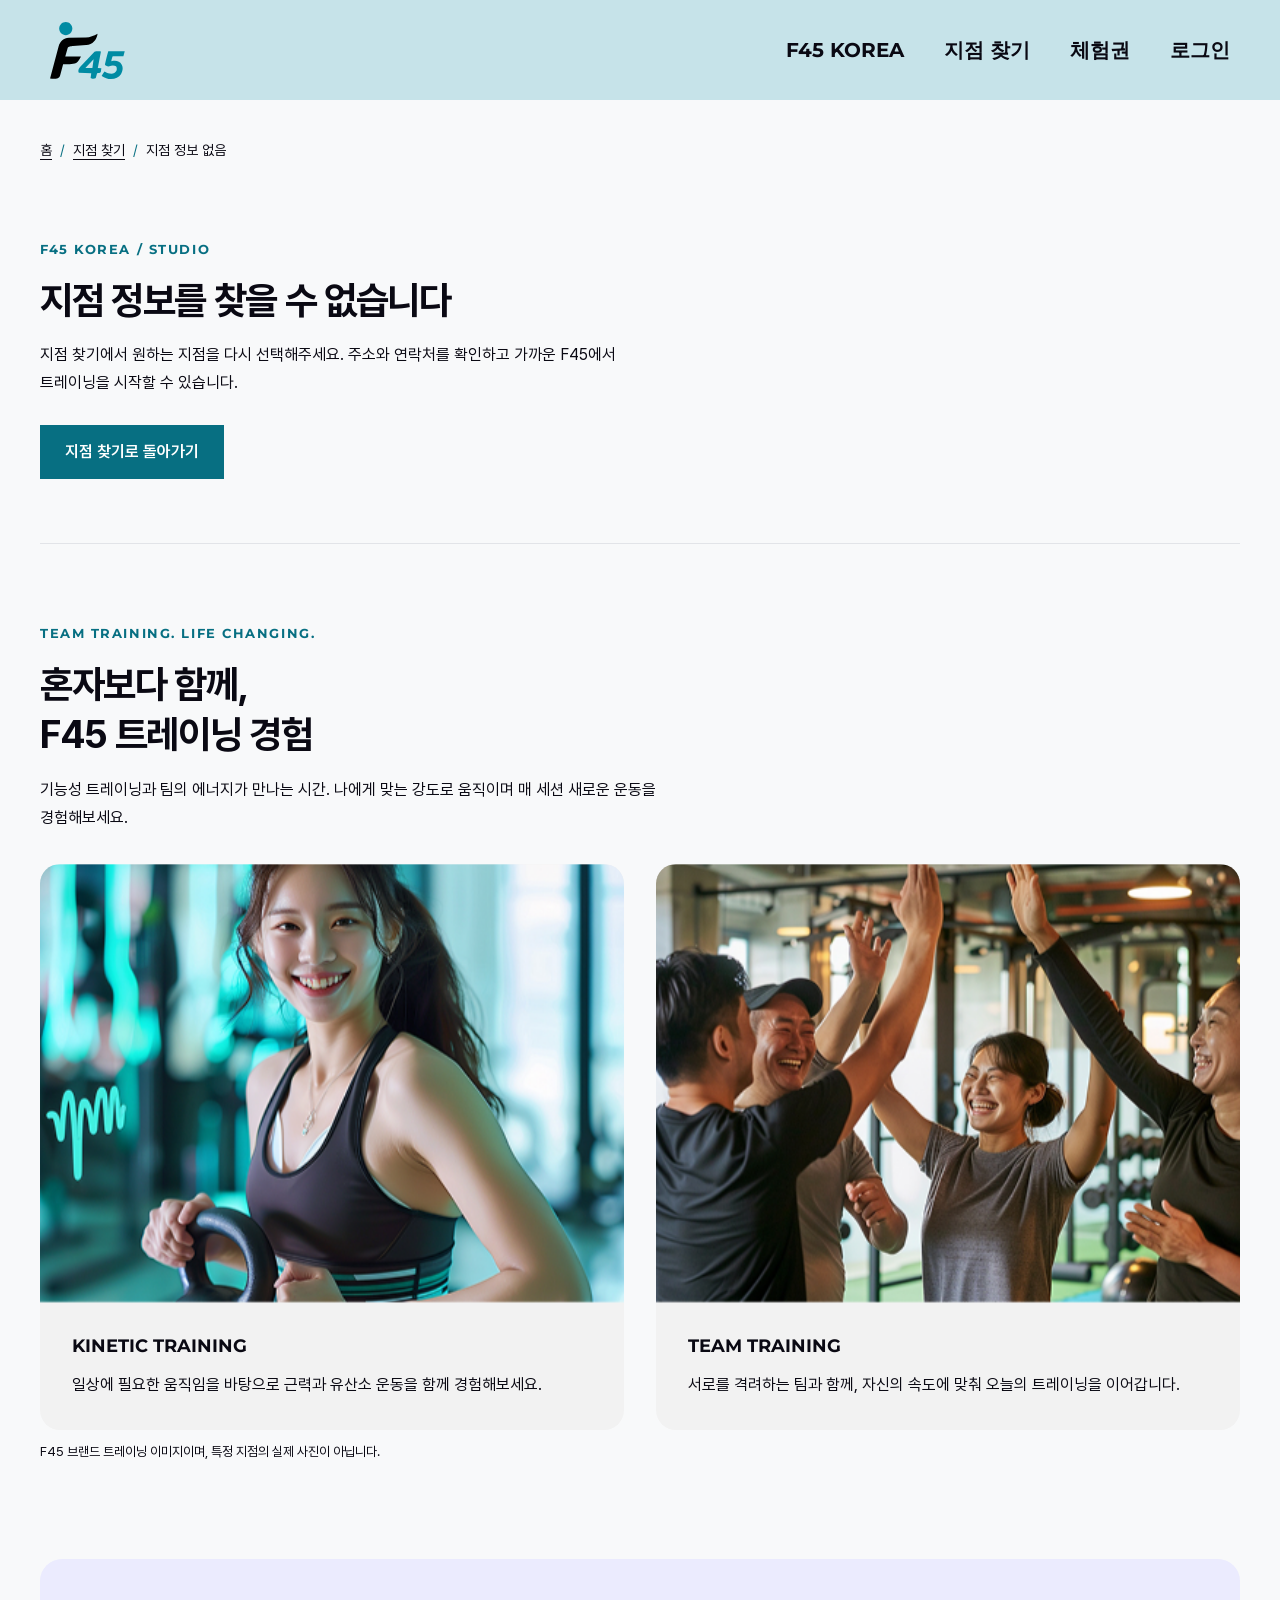
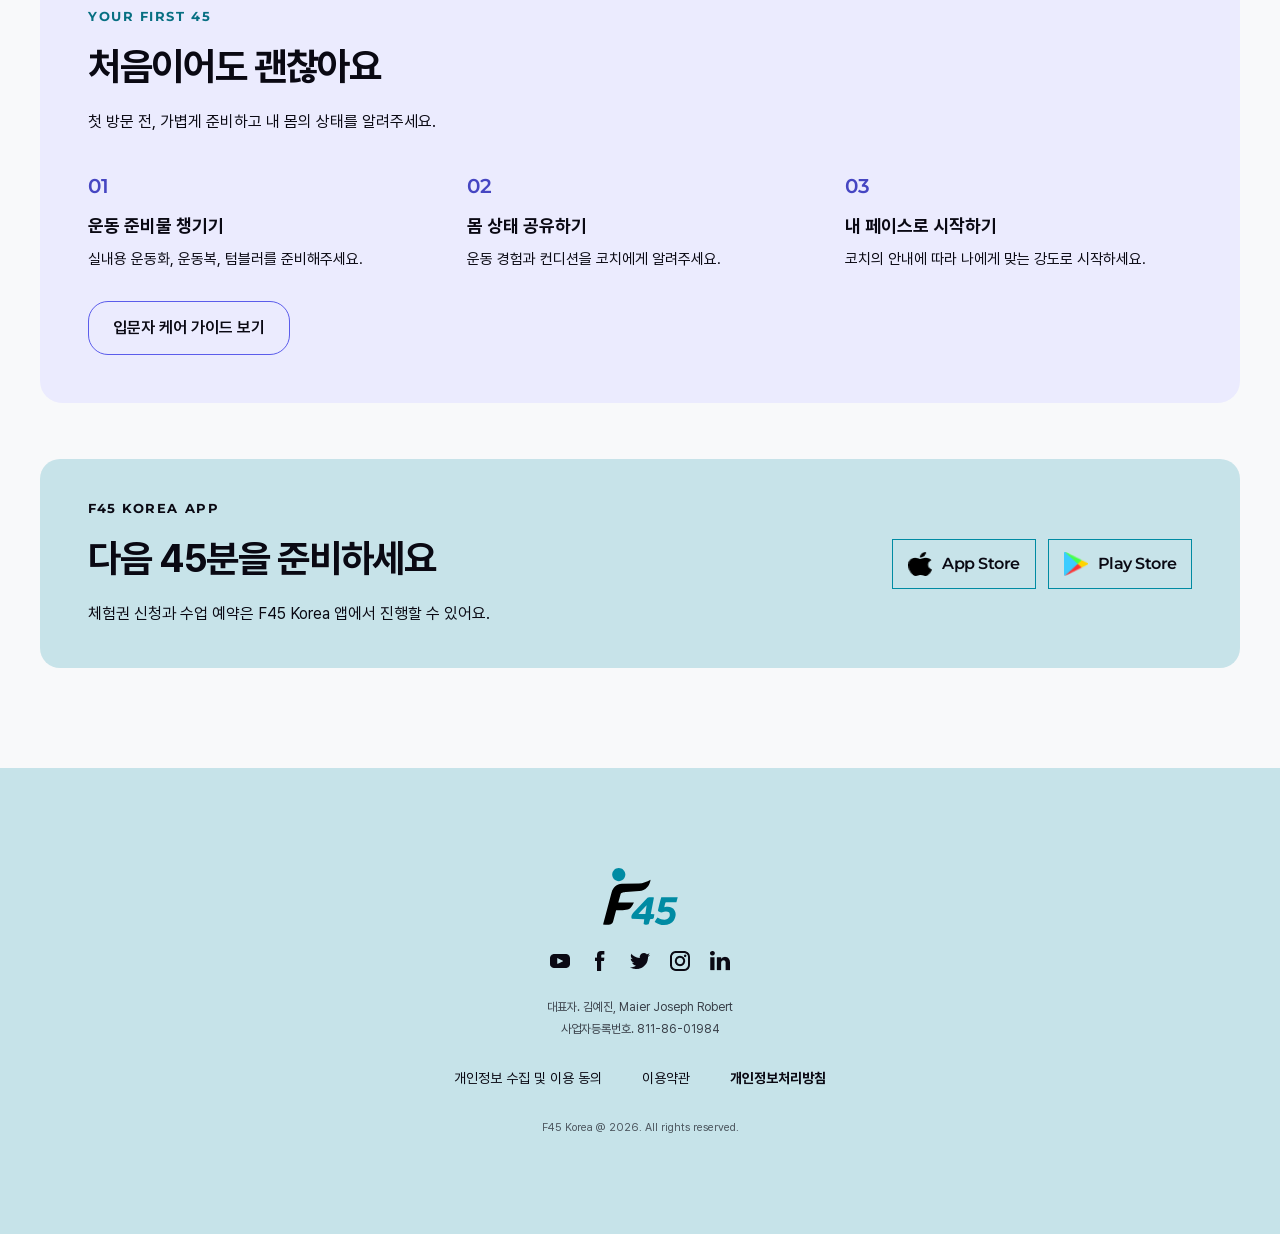
==== commit df58c836: "OG이미지, 파비콘 변경" ====
--- a/pages/detail.html
+++ b/pages/detail.html
@@ -6,7 +6,7 @@
   <title>지점 정보 없음 | F45 Korea</title>
   <meta name="description" content="F45 Korea 지점 찾기에서 가까운 지점의 주소와 연락처를 확인하세요." />
   <meta name="robots" content="noindex, follow" />
-  <meta name="theme-color" content="#f6c84f" />
+  <meta name="theme-color" content="#008ba3" />
   <link rel="icon" type="image/svg+xml" href="../favicon/favicon.svg" />
   <link rel="icon" href="../favicon/favicon.ico" sizes="48x48" />
   <link rel="icon" type="image/png" sizes="16x16" href="../favicon/favicon-16.png" />
--- a/css/common.css
+++ b/css/common.css
@@ -68,8 +68,6 @@
 .hero_dot.is_active::before, .trial_dot.is_active::before { width: 24px; background: var(--color-teal); }
 .trial_arrow { display: inline-flex; align-items: center; justify-content: center; width: 44px; height: 44px; flex: 0 0 44px; }
 .trial_indicator { gap: 0; }
-.guide_card .title, .guide_card .desc, .guide_card .num { color: var(--color-text); }
-.guide_6 .title, .guide_6 .desc, .guide_6 .num { color: var(--color-bg); }
 @media (max-width: 767px) {
   .branch_empty { top: 240px; width: 100%; }
   .trial_indicator { max-width: 100%; }
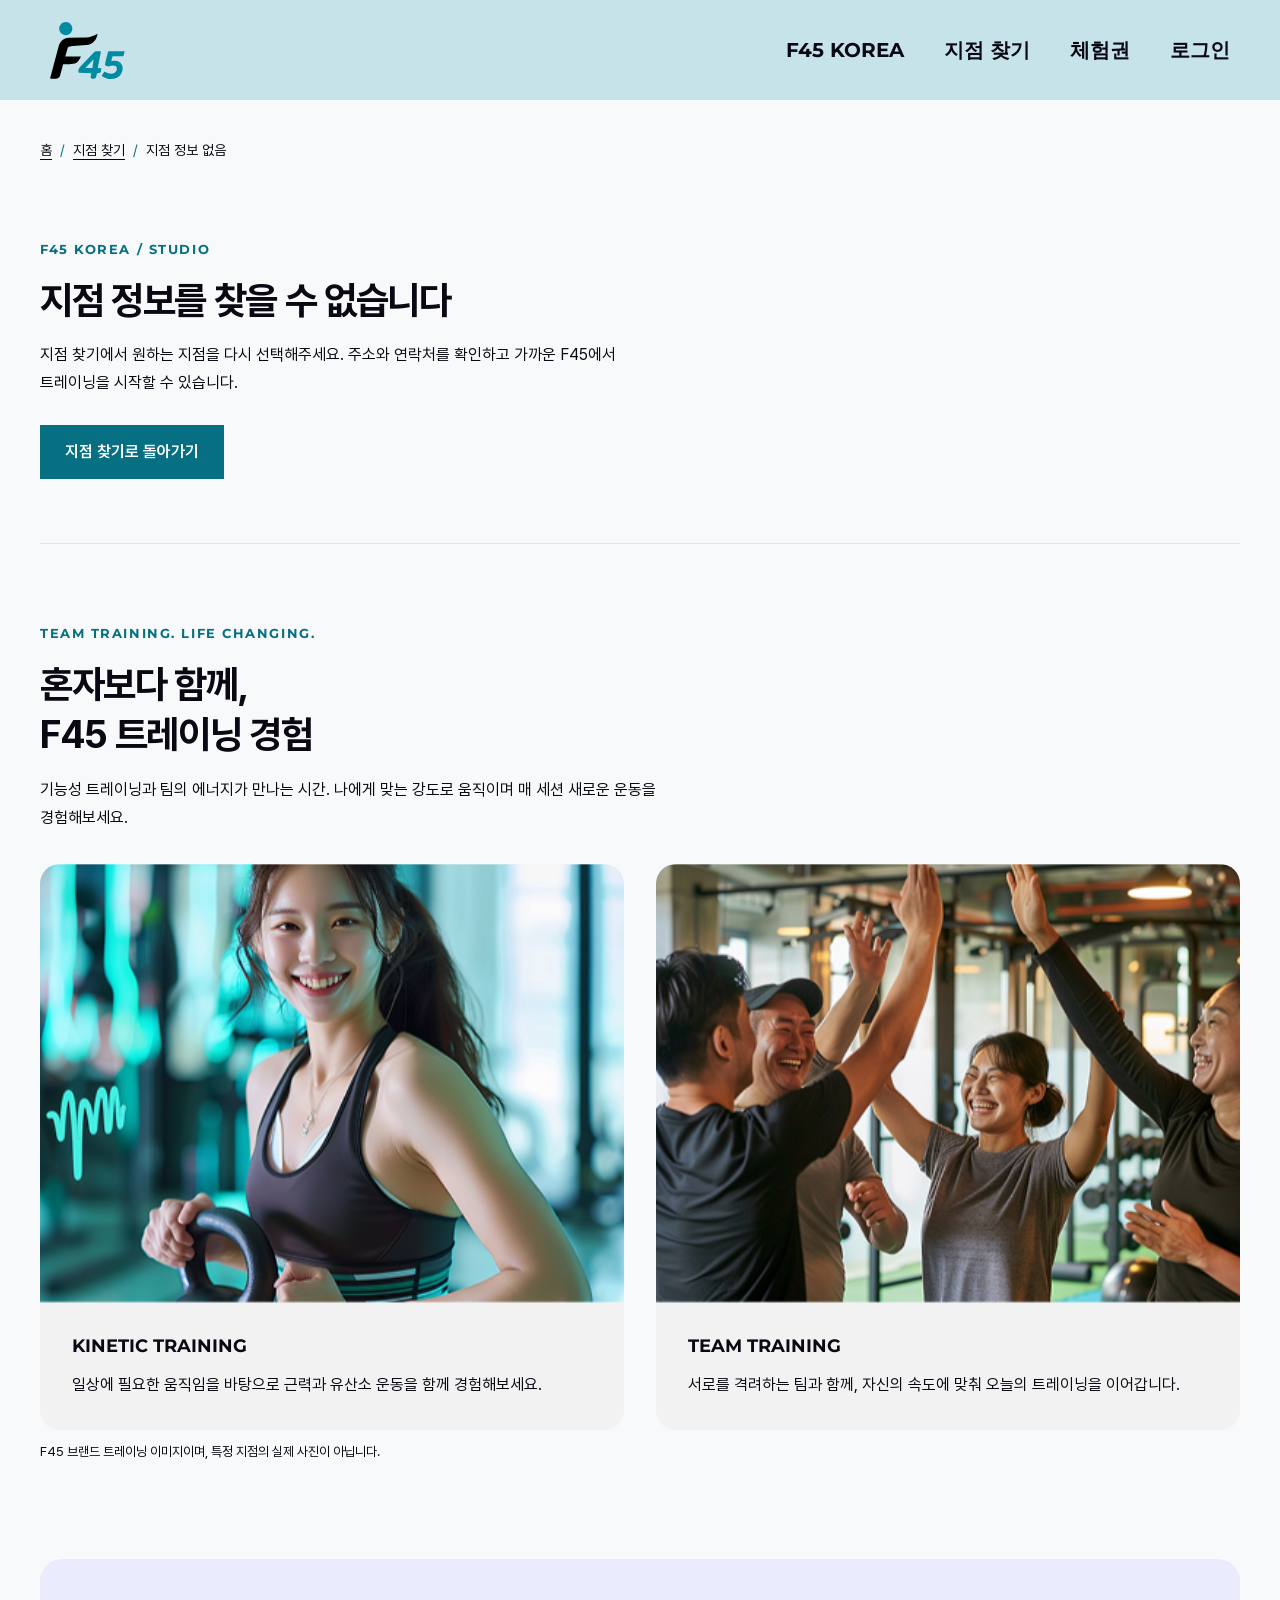
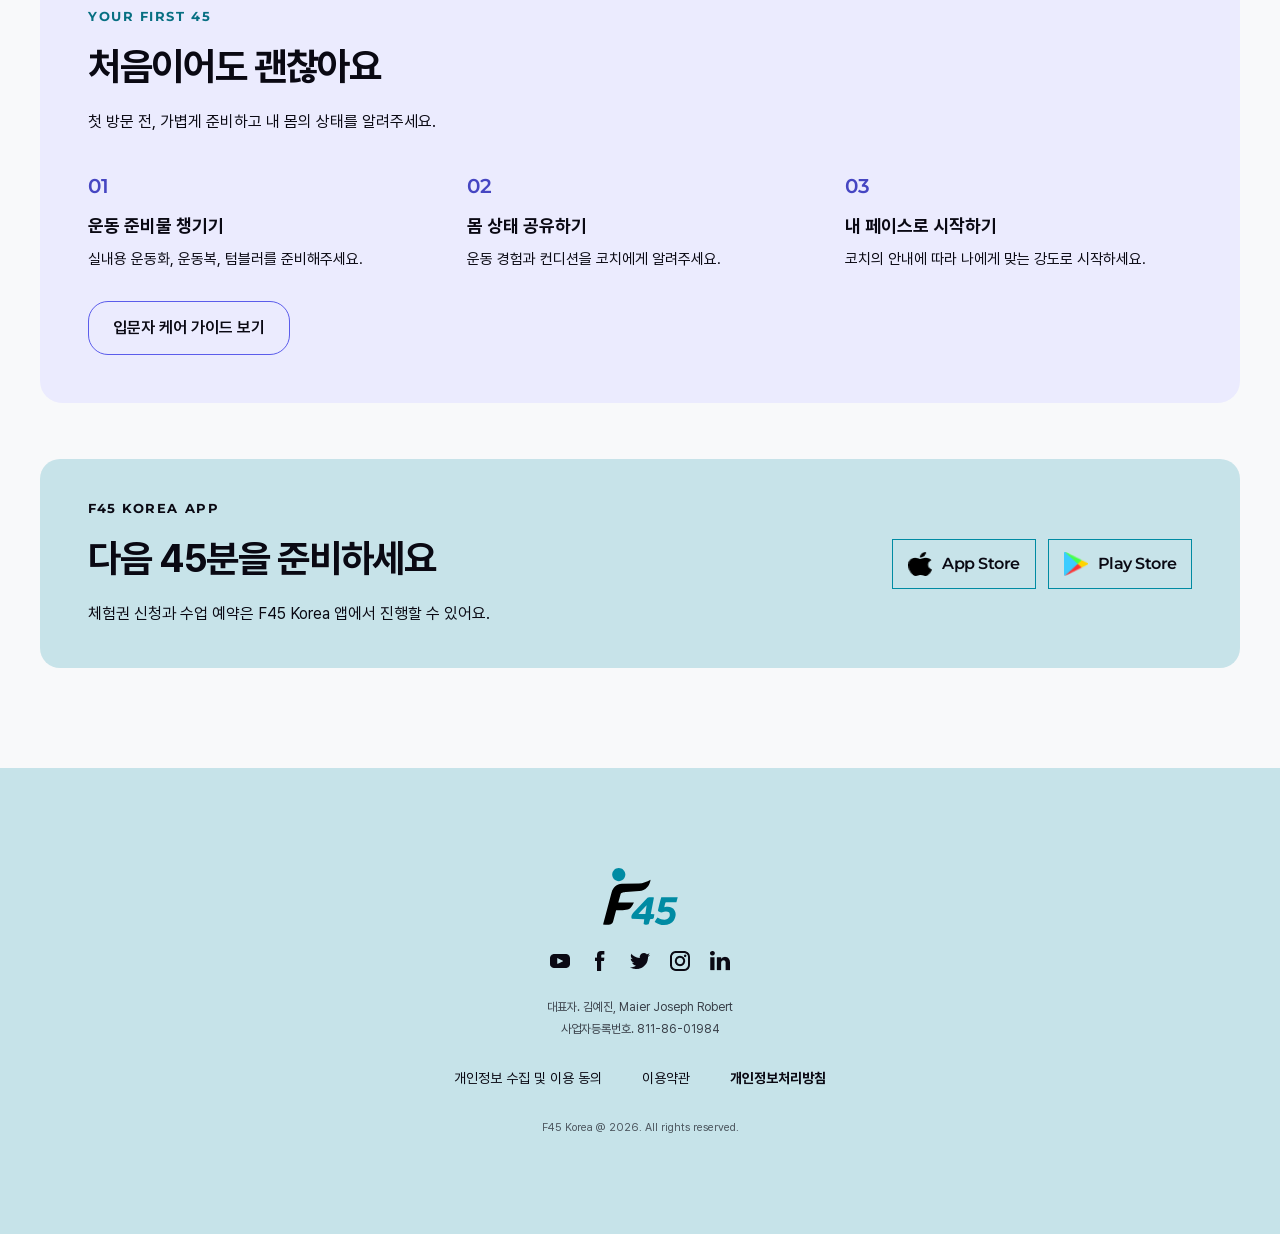
==== commit 4df196a6: "fix: show F45 logo in mobile header" ====
--- a/pages/detail.html
+++ b/pages/detail.html
@@ -13,7 +13,7 @@
   <link rel="icon" type="image/png" sizes="32x32" href="../favicon/favicon-32.png" />
   <link rel="apple-touch-icon" href="../favicon/apple-touch-icon.png" />
   <link rel="manifest" href="../favicon/site.webmanifest" />
-  <link rel="stylesheet" href="../css/style.css" />
+  <link rel="stylesheet" href="../css/style.css?v=20261111-mobile-logo" />
   <link rel="stylesheet" href="../css/common.css" />
   <link rel="stylesheet" href="../css/pages.css" />
 </head>
--- a/css/style.css
+++ b/css/style.css
@@ -249,7 +249,9 @@
 .hero {
   position: relative;
   width: 100%;
-  height: 100vh;
+  /* The sticky header and hero share one visible viewport, including mobile browser chrome. */
+  height: calc(100vh - var(--header-height));
+  height: calc(100dvh - var(--header-height));
   overflow: hidden;
   background: linear-gradient(135deg, #1c2b4a 0%, #223a5e 45%, #2f5a63 100%);
 }
@@ -272,7 +274,7 @@
 }
 
 .hero_image {
-  height: 100vh;
+  height: 100%;
   opacity: 0;
   transition: opacity 0.9s ease;
 }
@@ -588,6 +590,7 @@
 }
 
 .phase_card .thumb {
+  position: relative;
   width: 300px;
   height: 375px;
   border-radius: var(--radius-phase) var(--radius-phase) 0 0;
@@ -598,6 +601,28 @@
   width: 100%;
   height: 100%;
   object-fit: cover;
+}
+
+.phase_day_chip {
+  position: absolute;
+  top: 20px;
+  left: 20px;
+  z-index: 2;
+  display: inline-flex;
+  align-items: center;
+  justify-content: center;
+  padding: 8px 20px;
+  border: none;
+  border-radius: var(--radius-outline);
+  background: var(--color-bg);
+  color: var(--color-text);
+  box-shadow: none;
+  font-family: var(--font-title);
+  font-size: 12px;
+  font-weight: 600;
+  line-height: 1;
+  white-space: nowrap;
+  pointer-events: none;
 }
 
 .phase_card .info {
@@ -1148,6 +1173,8 @@
   flex-direction: column;
   align-items: center;
   gap: 20px;
+  /* Keep vertical page scrolling and pinch zoom available during touch swipes. */
+  touch-action: pan-y pinch-zoom;
 }
 
 .trial_row {
@@ -1595,11 +1622,6 @@
     width: 24px;
   }
 
-  .hero,
-  .hero_image {
-    height: clamp(600px, 70vw, 720px);
-  }
-
   .hero_image {
     object-position: center;
   }
@@ -2090,15 +2112,8 @@
   }
 
   .logo img {
-    display: none;
-  }
-
-  .logo_mobile_text {
-    display: block;
-    font-family: var(--font-title);
-    font-size: 22px;
-    font-weight: 700;
-    line-height: 1.5;
+    width: 64px;
+    height: auto;
   }
 
   .nav {
@@ -2121,13 +2136,9 @@
     object-fit: contain;
   }
 
-  .hero,
-  .hero_image {
-    height: 600px;
-  }
-
   .hero {
     background: #000;
+    touch-action: pan-y pinch-zoom;
   }
 
   .hero_video {
@@ -2136,10 +2147,24 @@
 
   .hero_images {
     display: block;
+    position: absolute;
+    inset: 0;
+    width: 100%;
+    height: 100%;
+    overflow: hidden;
+  }
+
+  .hero_images > picture {
+    position: absolute;
+    inset: 0;
+    display: block;
+    width: 100%;
+    height: 100%;
   }
 
   .hero_image {
-    object-fit: contain;
+    height: 100%;
+    object-fit: cover;
     object-position: center;
   }
 
@@ -2748,13 +2773,6 @@
   }
 }
 
-/* 431~767px에서는 전용 가로형 이미지를 사용해 검정 여백 없이 히어로를 채운다. */
-@media (min-width: 431px) and (max-width: 767px) {
-  .hero_image {
-    object-fit: cover;
-  }
-}
-
 @media (max-width: 380px) {
   .hero_title {
     font-size: 32px;
